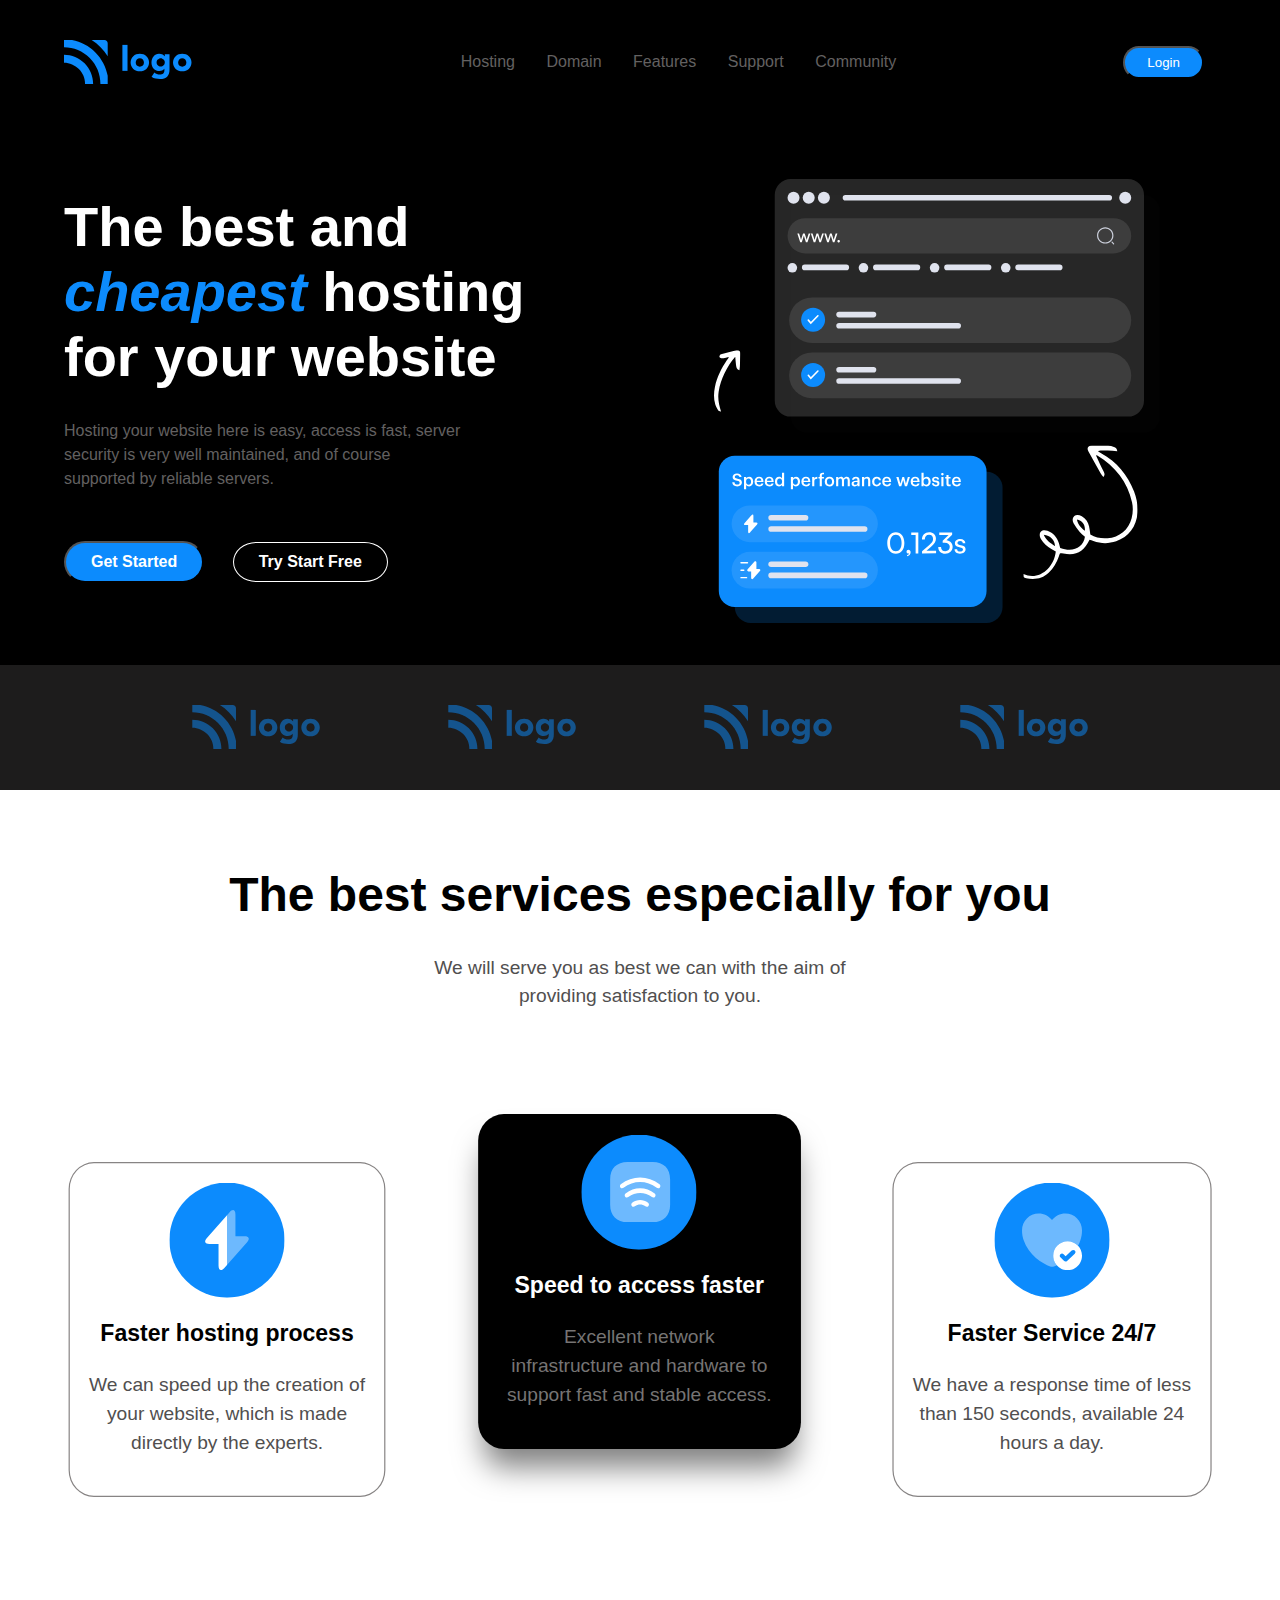
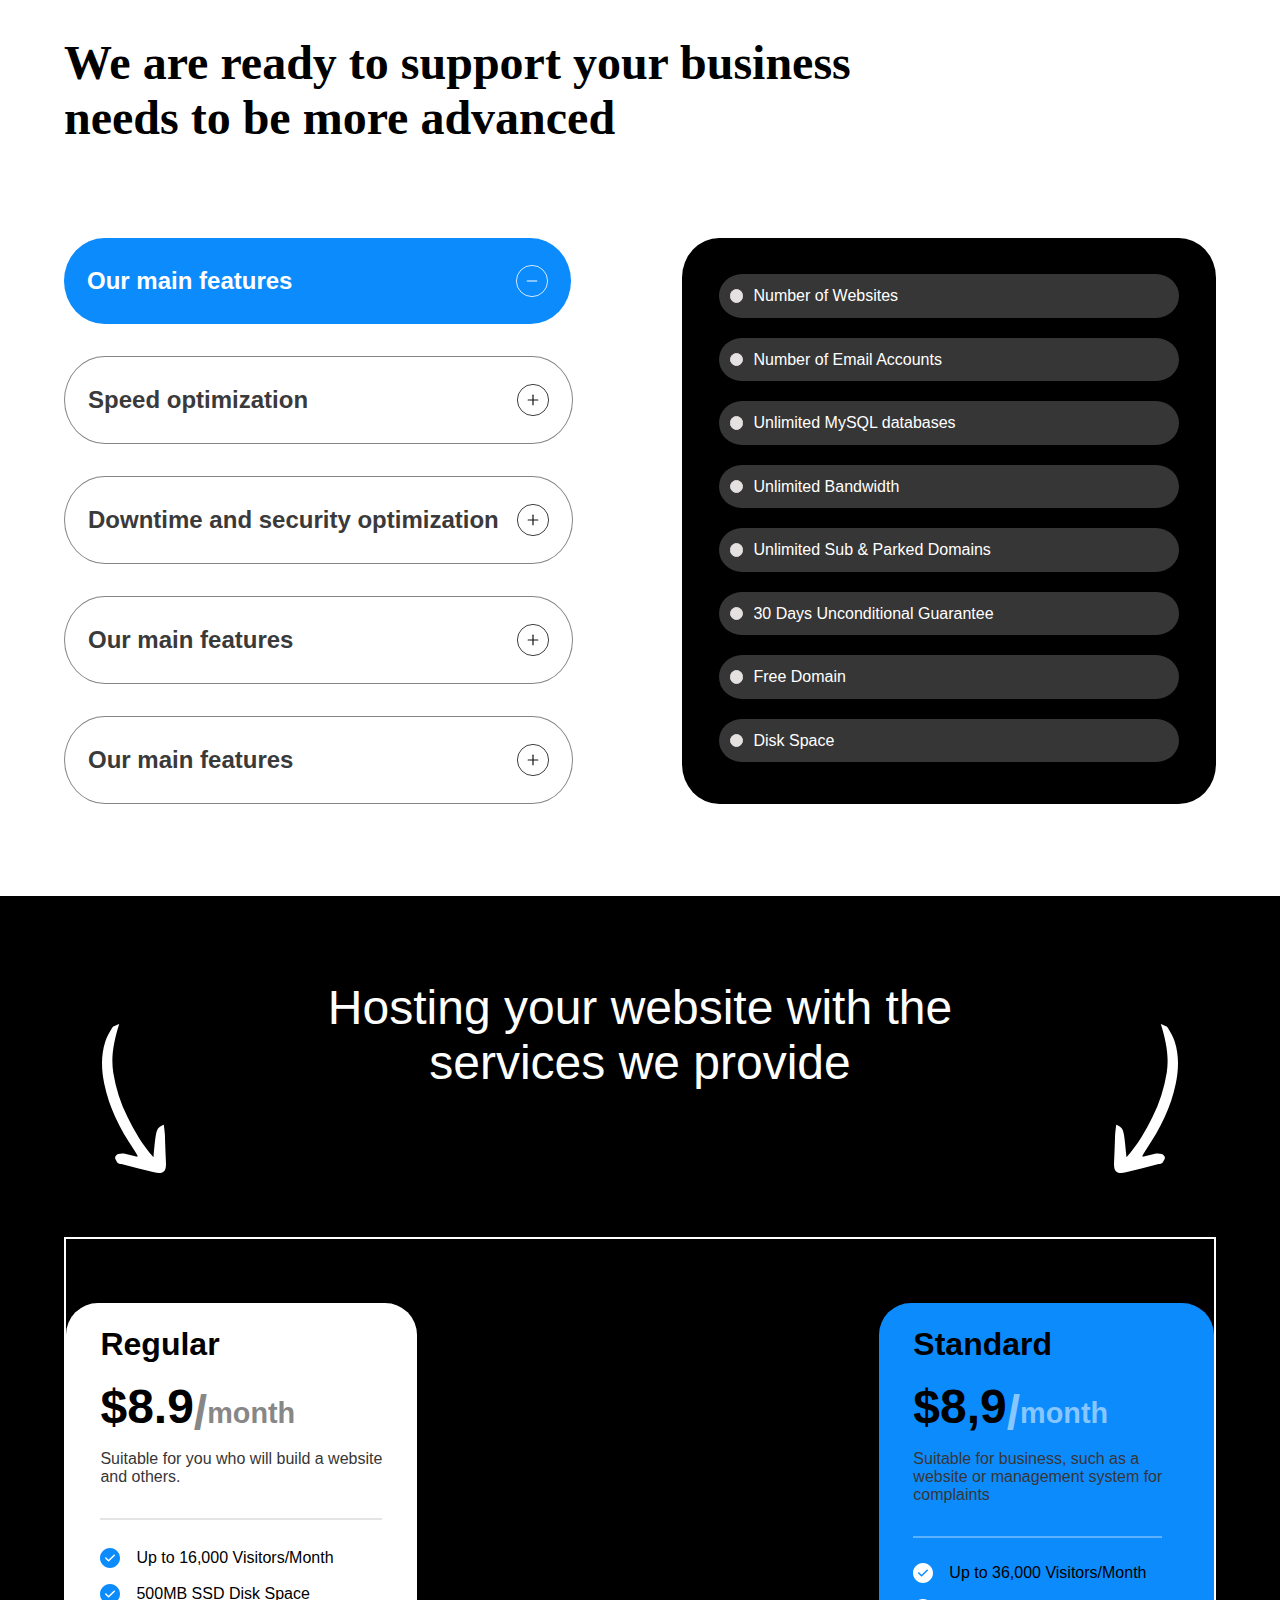
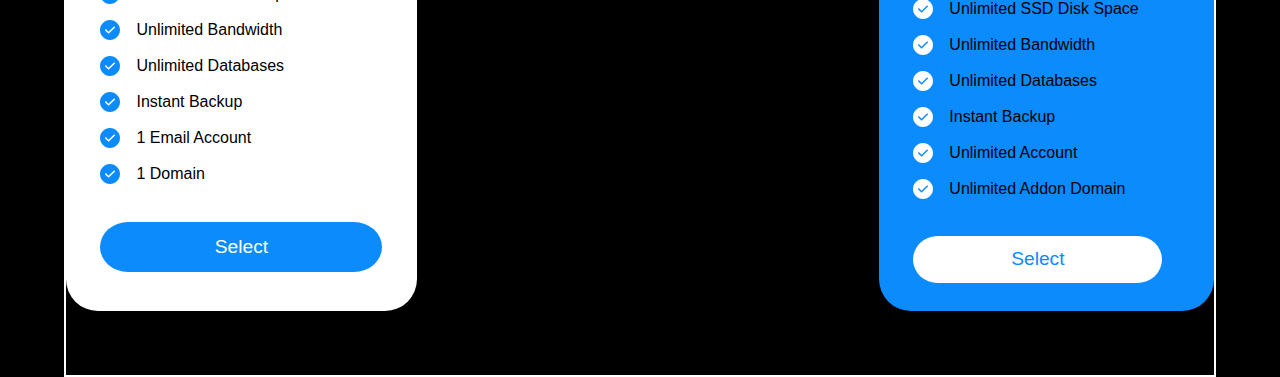
==== Project-2-Hosting-Site/index.html @ a7e8eca9 "Added hosting website landing page project" ====
<!DOCTYPE html>
<html lang="en">
<head>
    <meta charset="UTF-8">
    <meta http-equiv="X-UA-Compatible" content="IE=edge">
    <meta name="viewport" content="width=device-width, initial-scale=1.0">
    <title>Hosting Site</title>
    <link rel="stylesheet" href="style.css">
</head>
<body>
    <section class="container">
        <!--! First--Page -->
        <div class="first-page">
            <!-- & Navbar -->
            <nav class="nav-bar">
                <img src="./assets/Logo.svg" alt="" class="logoImg">
                <div class="menu">
                    <ul class="list">
                        <li class="list-items">Hosting</li>
                        <li class="list-items">Domain</li>
                        <li class="list-items">Features</li>
                        <li class="list-items">Support</li>
                        <li class="list-items">Community</li>
                    </ul>
                </div>
                <div class="button">
                    <button class="login">Login</button>
                </div>                
            </nav>
            <!-- & Hero-section -->
            <section class="hero">
                <div class="heading">
                    <h1>The best and<br><span><i>cheapest</i></span> hosting <br>for your website</h1>
                    <p>Hosting your website here is easy, access is fast, server<br>security is very well maintained, and of course<br>supported by reliable servers.</p>
                    <div class="button-2">
                        <button class="get">Get Started</button>
                        <button class="try">Try Start Free</button>
                    </div>
                </div>
                <div class="illustrations">
                    <div class="diagram">
                        <img src="./assets/Illustrations/Group 238502.svg" alt="" class="diaImg">
                    </div>
                </div>
            </section>       
        </div>
        <!-- ! Logo-bar -->
        <div class="logo-bar">
            <img
                src="./assets/Logo-light.svg"
                alt=""
                class="logoImg"
            >
            <img
                src="./assets/Logo-light.svg"
                alt=""
                class="logoImg"
            >
            <img
                src="./assets/Logo-light.svg"
                alt=""
                class="logoImg"
            >
            <img
                src="./assets/Logo-light.svg"
                alt=""
                class="logoImg"
            >
        </div>
        <!-- ! Second-page -->
        <section class="second-page">
            <div class="heading-second">
                <h2>The best services especially for you</h2>
                <p>We will serve you as best we can with the aim of<br> providing satisfaction to you.</p>
            </div>
            <div class="boxes">
                <div class="first-box">
                    <img src="./assets/Icons/fast.svg" alt="" class="fast">
                    <p>Faster hosting process</p>
                    <p>We can speed up the creation of<br>your website, which is made<br>directly by the experts.</p>
                </div>
                <div class="second-box">
                    <img src="./assets/Icons/signal.svg" alt="" class="signal">
                    <p>Speed to access faster</p>
                    <p>Excellent network<br>infrastructure and hardware to<br>support fast and stable access.</p>
                </div>
                <div class="third-box">
                    <img src="./assets/Icons/heart.svg" alt="" class="heart">
                    <p>Faster Service 24/7</p>
                    <p>We have a response time of less<br>than 150 seconds, available 24<br> hours a day.</p>
                </div>
            </div>
            <div class="features-division">
                <h2 class="heading-2s">
                    We are ready to support your business<br>needs to be more advanced
                </h2>
                <div class="features-list">
                    <div class="attributes">
                        <div class="mainFeatures">
                            <p>Our main features</p>
                            <img src="./assets/Icons/Group 238511.svg" alt="" class="minusImg">
                        </div>
                        <div class="speedOptimization">
                            <p>Speed optimization</p>
                            <img src="./assets/Icons/Group 238512.svg" alt="" class="plus1">
                        </div>
                        <div class="downtime">
                            <p>Downtime and security optimization</p>
                            <img src="./assets/Icons/Group 238512.svg" alt="" class="plus2">
                        </div>
                        <div class="additional">
                            <p>Our main features</p>
                            <img src="./assets/Icons/Group 238512.svg" alt="" class="plus3">
                        </div>
                        <div class="technical">
                            <p>Our main features</p>
                            <img src="./assets/Icons/Group 238512.svg" alt="" class="plus4">
                        </div>
                    </div>
                    <div class="main-features-list">
                        <div class="websites">
                            <div class="circle"></div>Number of Websites</div>
                        <div class="email">
                            <div class="circle"></div>Number of Email Accounts</div>
                        <div class="database">
                            <div class="circle"></div>Unlimited MySQL databases</div>
                        <div class="bandwidth">
                            <div class="circle"></div>Unlimited Bandwidth</div>
                        <div class="sub">
                            <div class="circle"></div>Unlimited Sub & Parked Domains</div>
                        <div class="gaurantee">
                            <div class="circle"></div>30 Days Unconditional Guarantee</div>
                        <div class="free">
                            <div class="circle"></div>Free Domain</div>
                        <div class="disk">
                            <div class="circle"></div>Disk Space</div>
                    </div>
                </div>
            </div>
        </section>
        <!-- !Third-Page -->
        <section class="third-page">
            <div class="heading-third">
                <img src="./assets/Icons/arrow-left.svg" alt="">
                <h2>
                    Hosting your website with the<br>services we provide
                </h2>
                <img src="./assets/Icons/arrow-right.svg" alt="">
            </div>
            <!-- & Subscription-panel -->
            <div class="subscription-panel">
                <div class="regular">
                    <h3>Regular</h3>
                    <p class="p-1">$8.9<span class="spr-one">/</span><span class="spr-two">month</span></p>
                    <p class="p-2">Suitable for you who will build a website<br>and others.</p>
                    <div class="facility-regular">
                        <p><img src="./assets/Icons/blue-tick.svg" alt=""> Up to 16,000 Visitors/Month</p>
                        <p><img src="./assets/Icons/blue-tick.svg" alt=""> 500MB SSD Disk Space</p>
                        <p><img src="./assets/Icons/blue-tick.svg" alt=""> Unlimited Bandwidth</p>
                        <p><img src="./assets/Icons/blue-tick.svg" alt=""> Unlimited Databases</p>
                        <p><img src="./assets/Icons/blue-tick.svg" alt=""> Instant Backup</p>
                        <p><img src="./assets/Icons/blue-tick.svg" alt=""> 1 Email Account</p>
                        <p><img src="./assets/Icons/blue-tick.svg" alt=""> 1 Domain</p>
                    </div>
                    <button class="select-regular">Select</button>
                </div>
                 <div class="standard">
                    <h3>Standard</h3>
                    <p class="p-3">$8,9<span class="sps-one">/</span><span class="sps-two">month</span></p>
                    <p class="p-4">Suitable for business, such as a<br>website or management system for <br>complaints</p>
                    <div class="facility-standard">
                        <p><img src="./assets/Icons/white-tick.svg" alt=""> Up to 36,000 Visitors/Month</p>
                        <p><img src="./assets/Icons/white-tick.svg" alt=""> Unlimited SSD Disk Space</p>
                        <p><img src="./assets/Icons/white-tick.svg" alt=""> Unlimited Bandwidth</p>
                        <p><img src="./assets/Icons/white-tick.svg" alt=""> Unlimited Databases</p>
                        <p><img src="./assets/Icons/white-tick.svg" alt=""> Instant Backup</p>
                        <p><img src="./assets/Icons/white-tick.svg" alt=""> Unlimited Account</p>
                        <p><img src="./assets/Icons/white-tick.svg" alt=""> Unlimited Addon Domain</p>
                    </div>
                    <button class="select-standard">Select</button>
                </div>

            </div>
            
        </section>


    </section>
</body>
</html>
---- Project-2-Hosting-Site/style.css ----
*{
    margin: 0;
    padding: 0;
}

body{
    max-width: 1280px;
    margin: auto;
    overflow-x: hidden;
}
/* ! Front-page */
.first-page{
    background-color: #000000;
    padding: 3% 5%;
    color: #ffffff;
    font-family: Arial, Helvetica, sans-serif;
}

/* & Nav-bar */

.nav-bar{
    display: flex;
    justify-content: space-between;
    align-items: center;
}

.logoImg{
    width: 8rem;
    height: 3rem;
}

.list{
    display: flex;
    gap: 7%;
    width: 450px;
    
}

.list-items{
    list-style-type: none;
    color: #636161;
}

.login{
    background-color: #0C8BFD;
    color: #ffffff;
    padding: 20% 60%;
    position: relative;
    right: 3.5rem;
    border-radius: 20%/50%;
}

/* & Hero-section */
.hero{
    display: flex;
    margin: 8% 0 0;
    justify-content: space-between;

}

.heading{
    width: 500px;
}

.heading h1{
    font-size: 3.5rem;
    padding: 3% 0;
}

.heading span{
    color: #0C8BFD;
}

.heading p{
    padding: 3% 0 10%;
    line-height: 1.5;
    color: #636161;
    font-weight: 500;
}

.get{
    background-color: #0C8BFD;
    padding: 2% 5%;
    font-family: Arial, Helvetica, sans-serif;
    color: #ffffff;
    font-size: 1rem;
    font-weight: 700;
    border-radius: 15%/50%;
    margin-right: 1.5rem;
}

.try{
    background-color: #000000;
    padding: 2% 5%;
    font-family: Arial, Helvetica, sans-serif;
    color: #ffffff;
    font-size: 1rem;
    font-weight: 700;
    border: 1px solid #ffffff;
    border-radius: 15%/50%;
}

.diaImg{
    width: 80%;
    padding-left: 10%;
}

/* !Logo-bar */


.logo-bar{
    background-color: #1d1c1c;
    display: flex;
    justify-content: center;
    gap: 10%;
    padding: 3% 0;
}

/* ! Second-page */

.heading-second{
    display: flex;
    flex-direction: column;
    align-items: center;
    padding: 6% 5%;
    text-align: center;
    gap: 2rem;
    font-family: Arial, Helvetica, sans-serif;
}

.heading-second h2{
    font-size: 3rem;
}

.heading-second p{
    color: #514f4f;
    font-size: 1.2rem;
    line-height: 1.5;
}

.boxes{
    /* border: 2px solid black; */
    display: flex;
    gap: 9.1rem;
    color: #000;
    justify-content: center;
    margin: 0 5%;
    padding: 8% 0;
    font-family: Arial, Helvetica, sans-serif;
}

.first-box{
    border: 1.5px solid #878484;
    display: flex;
    flex-direction: column;
    align-items: center;
    justify-content: center;
    text-align: center;
    line-height: 1.5;
    gap: 1rem;
    padding: 1rem 1rem 2rem 1rem;
    transform: scale(1.2);
    border-radius: 8%;
}

.first-box p:nth-of-type(1){
    font-size: 1.2rem;
    font-weight: 700;
}

.first-box p:nth-of-type(2){
    color: #514f4f;
}
.second-box{
    background-color: #000000; 
    display: flex;
    flex-direction: column;
    align-items: center;
    justify-content: center;
    text-align: center;
    line-height: 1.5;
    gap: 1rem;
    padding: 1rem 1.5rem 2rem 1.5rem;
    position: relative;
    bottom: 3rem;
    transform: scale(1.2);
    border-radius: 8%;
    box-shadow: rgba(0, 0, 0, 0.5) 0px 20px 25px -5px, rgba(0, 0, 0, 0.01) 0px 0px 0px 0px;
}

.second-box p:nth-of-type(1){
    font-size: 1.2rem;
    font-weight: 700;
    color: #ffffff;
}

.second-box p:nth-of-type(2){
    color: #767474;
}

.third-box{
    border: 1.5px solid #878484;
    display: flex;
    flex-direction: column;
    align-items: center;
    justify-content: center;
    text-align: center;
    line-height: 1.5;
    gap: 1rem;
    padding: 1rem 1rem 2rem 1rem;
    transform: scale(1.2);
    border-radius: 8%;
}

.third-box p:nth-of-type(1){
    font-size: 1.2rem;
    font-weight: 700;
}

.third-box p:nth-of-type(2){
    color: #514f4f;
}

/* ----Features-division---- */

.features-division{
    margin: 5%;
}


.heading-2s{
    font-size: 3rem;
}

.features-list{
    display: flex;
    justify-content: space-between;
    font-family: Arial, Helvetica, sans-serif;
    margin: 8% 0;
}

.attributes{
    width: 40%;
    display: flex;
    flex-direction: column;
    gap: 2rem;
}

.attributes div{
    width: 100%;
    border: 1px solid #878484;
    display: flex;
    justify-content: space-between;
    align-items: center;
    font-size: 1.5rem;
    padding: 5%;
    border-radius: 8%/50%;
    font-weight: 700;
    color: #3b3a3a;
}

.attributes div:first-child{
    background-color: #0C8BFD;
    border: none;
    color: #ffffff;
}

.main-features-list{
    border: 2px solid black;
    padding: 1.5% 2%;
    width: 40%;
    display: flex;
    flex-direction: column;
    gap: 4%;
    margin: 0 0 0;
    border-radius: 7%;
    background-color: #000000;
    padding: 3%;
}

.main-features-list > div{
    display: flex;
    align-items: center;
    font-size: 1rem;
    gap: 2.3%;
    padding: 2.8% 2.5%;
    border-radius: 5%/50%;
    color: #ffffff;
    background-color: #373636;
}

.circle{
    border: 1px solid #e5e1e1;
    height: 0.7rem;
    width: 0.7rem;
    border-radius: 50%;
    background-color: #e5e1e1;

    
}

.attributes img{
    height: 80%;
}

/* !----Third-Page---- */

.third-page{
    background-color: #000000;
}

.heading-third{
    display: flex;
    justify-content: space-between;
    padding: 5% 3% 10%;
    align-items: center;
    gap: 5%;
    margin: 0 5%;
}
.heading-third h2{
    color: #ffffff;
    text-align: center;
    font-size: 3rem;
    font-family: Arial, Helvetica, sans-serif;
    font-weight: 100;
}

.heading-third img{
    position: relative;
    top: 4rem;
}

/* &----Subscription-panel---- */

.subscription-panel{
    border: 2px solid white;
    margin: 0 5%;
    display: flex;
    justify-content: space-between;
    padding: 5% 0;
    font-family: Arial, Helvetica, sans-serif;
}

/* todo----Regular-panelbox----*/

.regular{
    background-color: #ffffff;
    padding: 2% 3%;
    display: flex;
    flex-direction: column;
    gap: 1rem;
    border: none;
    border-radius: 2rem;
}

.facility-regular{
    display: flex;
    flex-direction: column;
    justify-content: center;
    gap: 1rem;
    margin: 1rem 0;
    border-top: 2px solid #E4E4E4;
    padding-top: 10%;
}

.facility-regular p{
    display: flex;
    align-items: center;
    gap: 1rem;
}

.select-regular{
    margin: 2% 0;
    padding: 5% 0;
    font-size: 1.2rem;
    border-radius: 10%/50%;
    background-color: #0C8BFD;
    border: none;
    color: #ffffff;
}

.regular h3{
    font-size: 2rem;
}

.p-1{
    font-size: 3rem;
    font-weight: 700;
}

.spr-one{
    font-size: 3rem;
    color: #888787;
    position: relative;
    top: 0.4rem;
}

.spr-two{
    font-size: 1.8rem;
    color: #888787;
}

.p-2{
    font-size: 1rem;
    color: #373636;
}

/* todo----Standard-panelbox---- */

.standard{
    background-color: #0C8BFD;
    padding: 2% 4.5% 2% 3%;
    display: flex;
    flex-direction: column;
    gap: 1rem;
    border: none;
    border-radius: 2rem;
}

.facility-standard{
    display: flex;
    flex-direction: column;
    justify-content: center;
    gap: 1rem;
    margin: 1rem 0;
    border-top: 2px solid #5EB2FD;
    padding-top: 10%;
}

.facility-standard p{
    display: flex;
    align-items: center;
    gap: 1rem;
}

.select-standard{
    margin: 2% 0;
    padding: 5% 0;
    font-size: 1.2rem;
    border-radius: 10%/50%;
    color: #0C8BFD;
    border: none;
    background-color: #ffffff;
}

.standard h3{
    font-size: 2rem;
}

.p-3{
    font-size: 3rem;
    font-weight: 700;
}

.sps-one{
    font-size: 3rem;
    color: #88C6FE;
    position: relative;
    top: 0.4rem;
}

.sps-two{
    font-size: 1.8rem;
    color: #88C6FE;
}

.p-4{
    font-size: 1rem;
    color: #373636;
}
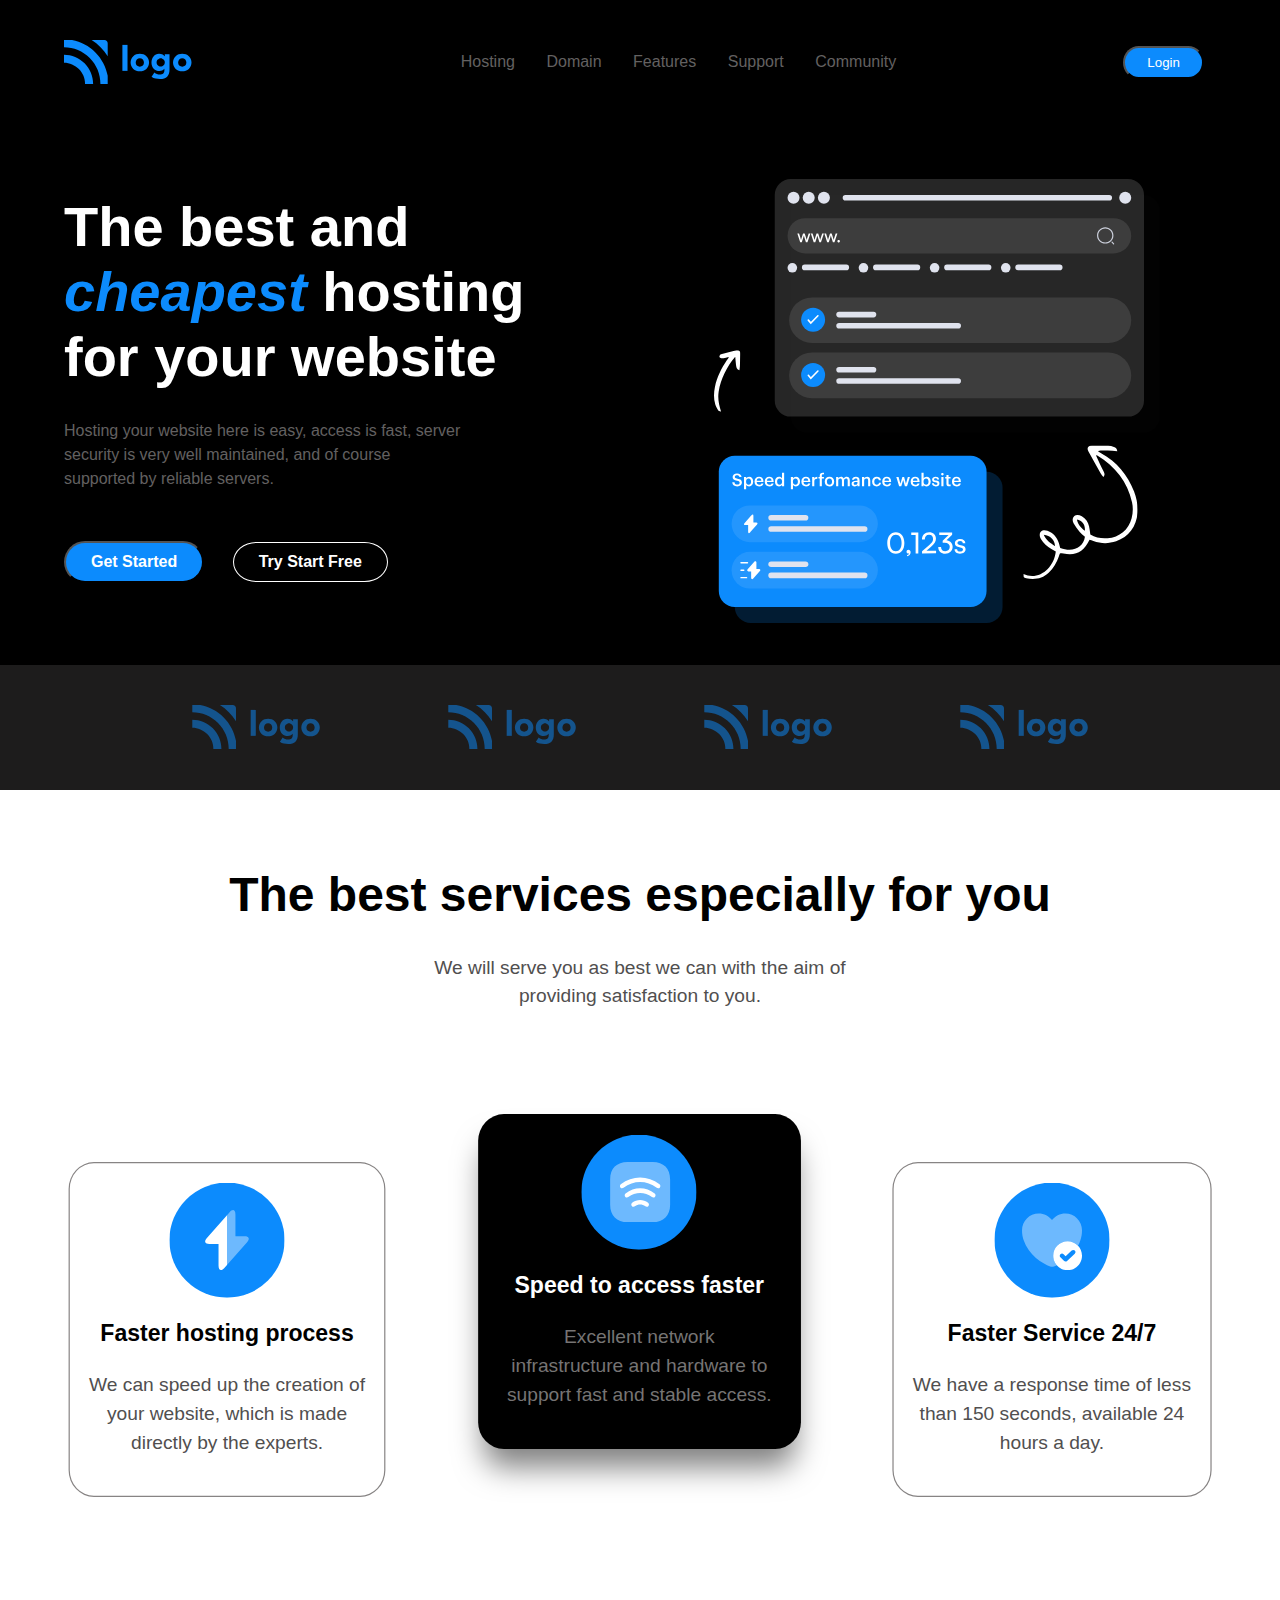
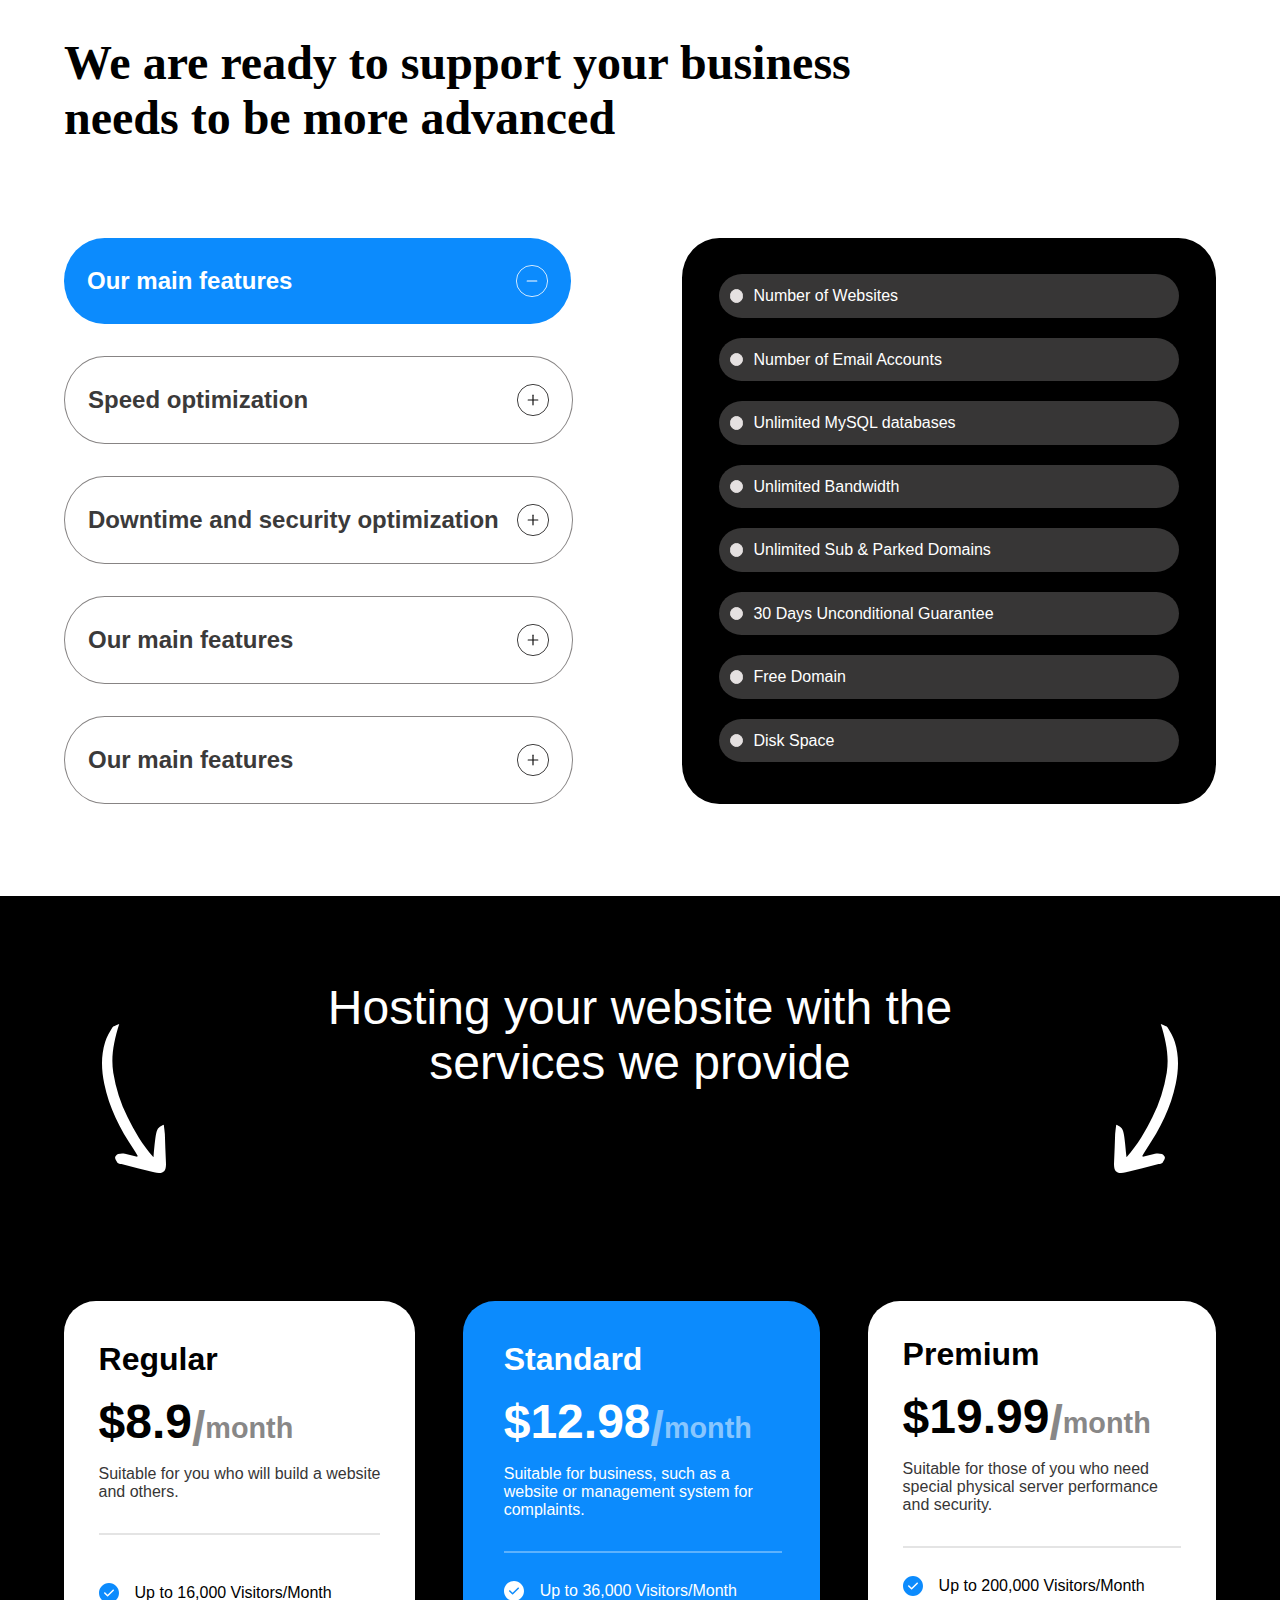
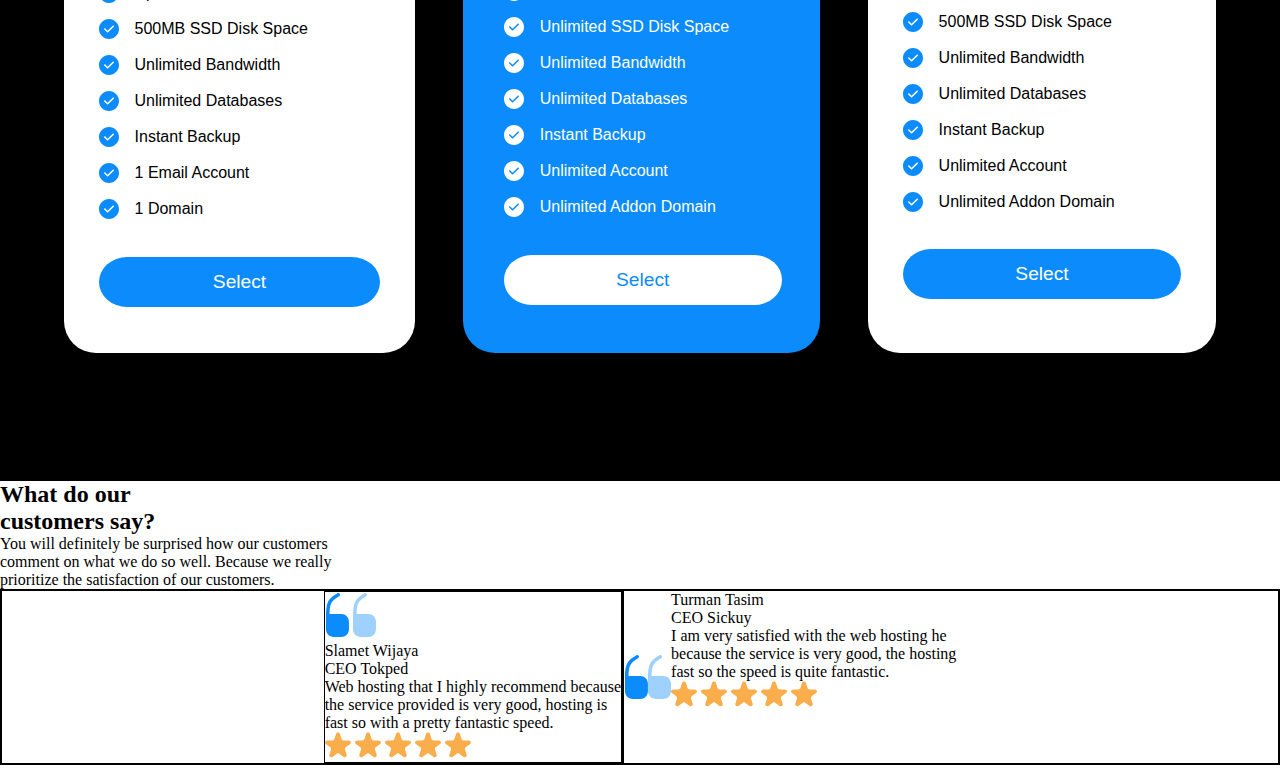
==== commit 5ae2fea4: "fourth-page half way done" ====
--- a/Project-2-Hosting-Site/index.html
+++ b/Project-2-Hosting-Site/index.html
@@ -166,8 +166,8 @@
                 </div>
                  <div class="standard">
                     <h3>Standard</h3>
-                    <p class="p-3">$8,9<span class="sps-one">/</span><span class="sps-two">month</span></p>
-                    <p class="p-4">Suitable for business, such as a<br>website or management system for <br>complaints</p>
+                    <p class="p-3">$12.98<span class="sps-one">/</span><span class="sps-two">month</span></p>
+                    <p class="p-4">Suitable for business, such as a<br>website or management system for <br>complaints.</p>
                     <div class="facility-standard">
                         <p><img src="./assets/Icons/white-tick.svg" alt=""> Up to 36,000 Visitors/Month</p>
                         <p><img src="./assets/Icons/white-tick.svg" alt=""> Unlimited SSD Disk Space</p>
@@ -179,11 +179,72 @@
                     </div>
                     <button class="select-standard">Select</button>
                 </div>
-
-            </div>
-            
+                <div class="premium">
+                    <h3>Premium</h3>
+                    <p class="p-5">$19.99<span class="spp-one">/</span><span class="spp-two">month</span></p>
+                    <p class="p-6">Suitable for those of you who need<br>special physical server performance<br>and security.</p>
+                    <div class="facility-premium">
+                        <p><img src="./assets/Icons/blue-tick.svg" alt=""> Up to 200,000 Visitors/Month</p>
+                        <p><img src="./assets/Icons/blue-tick.svg" alt=""> 500MB SSD Disk Space</p>
+                        <p><img src="./assets/Icons/blue-tick.svg" alt=""> Unlimited Bandwidth</p>
+                        <p><img src="./assets/Icons/blue-tick.svg" alt=""> Unlimited Databases</p>
+                        <p><img src="./assets/Icons/blue-tick.svg" alt=""> Instant Backup</p>
+                        <p><img src="./assets/Icons/blue-tick.svg" alt=""> Unlimited Account</p>
+                        <p><img src="./assets/Icons/blue-tick.svg" alt=""> Unlimited Addon Domain</p>
+                    </div>
+                    <button class="select-premium">Select</button>
+                </div>
+            </div>            
         </section>
-
+        <!--! Fourth-page -->
+        <section class="fourth-page">
+            <div class="heading-fourth">
+                <h2>What do our<br>customers say?</h2>
+                <p>You will definitely be surprised how our customers<br>comment on what we do so well. Because we really<br>prioritize the satisfaction of our customers.</p>
+            </div>
+            <div class="review-panel">
+                <div class="panel-one">
+                    <img src="./assets/Icons/vuesax/bulk/vuesax/bulk/Vector.svg" alt="" class="dark-colon">
+                    <img src="./assets/Icons/vuesax/bulk/vuesax/bulk/Vector-1.svg" alt="" class="faded-colon">
+                    <div class="review-one">
+                        <p>Slamet Wijaya</p>
+                        <p>CEO Tokped</p>
+                        <p>Web hosting that I highly recommend because<br>the service provided is very good, hosting is<br>fast so with a pretty fantastic speed.</p>
+                        <div class="stars">
+                        <img src="./assets/Icons/Star.svg" alt="" class="five-star">
+                        <img src="./assets/Icons/Star.svg" alt="" class="five-star">
+                        <img src="./assets/Icons/Star.svg" alt="" class="five-star">
+                        <img src="./assets/Icons/Star.svg" alt="" class="five-star">
+                        <img src="./assets/Icons/Star.svg" alt="" class="five-star">
+                        </div>
+                    </div>
+
+                </div>
+                <div class="panel-two"></div>
+                    <img src="./assets/Icons/vuesax/bulk/vuesax/bulk/Vector.svg" alt="" class="dark-colon">
+                    <img src="./assets/Icons/vuesax/bulk/vuesax/bulk/Vector-1.svg" alt="" class="faded-colon">
+                    <div class="review-two">
+                        <p>Turman Tasim</p>
+                        <p>CEO Sickuy</p>
+                        <p>I am very satisfied with the web hosting he<br>because the service is very good, the hosting<br>fast so the speed is quite fantastic.</p>
+                        <div class="stars">
+                        <img src="./assets/Icons/Star.svg" alt="" class="five-star">
+                        <img src="./assets/Icons/Star.svg" alt="" class="five-star">
+                        <img src="./assets/Icons/Star.svg" alt="" class="five-star">
+                        <img src="./assets/Icons/Star.svg" alt="" class="five-star">
+                        <img src="./assets/Icons/Star.svg" alt="" class="five-star">
+                        </div>
+
+                    </div>
+            </div>
+
+
+
+
+
+
+
+        </section>
 
     </section>
 </body>
--- a/Project-2-Hosting-Site/style.css
+++ b/Project-2-Hosting-Site/style.css
@@ -333,11 +333,10 @@
 /* &----Subscription-panel---- */
 
 .subscription-panel{
-    border: 2px solid white;
     margin: 0 5%;
     display: flex;
     justify-content: space-between;
-    padding: 5% 0;
+    padding: 5% 0 10%;
     font-family: Arial, Helvetica, sans-serif;
 }
 
@@ -345,15 +344,176 @@
 
 .regular{
     background-color: #ffffff;
-    padding: 2% 3%;
+    padding: 3.5% 3%;
     display: flex;
     flex-direction: column;
     gap: 1rem;
     border: none;
     border-radius: 2rem;
+    transition: 0.3s;
+}
+
+.regular:hover{
+    cursor: pointer;
+    scale: 1.1;
 }
 
 .facility-regular{
+    display: flex;
+    flex-direction: column;
+    justify-content: center;
+    gap: 1rem;
+    margin: 1rem 0;
+    border-top: 2px solid #E4E4E4;
+    padding-top: 17%;
+}
+
+.facility-regular p{
+    display: flex;
+    align-items: center;
+    gap: 1rem;
+}
+
+.select-regular{
+    margin: 2% 0;
+    padding: 5% 0;
+    font-size: 1.2rem;
+    border-radius: 10%/50%;
+    background-color: #0C8BFD;
+    border: none;
+    color: #ffffff;
+    transition: 0.3s;
+}
+
+.select-regular:hover{
+    cursor: pointer;
+    scale: 1.1;
+}
+
+.regular h3{
+    font-size: 2rem;
+}
+
+.p-1{
+    font-size: 3rem;
+    font-weight: 700;
+}
+
+.spr-one{
+    font-size: 3rem;
+    color: #888787;
+    position: relative;
+    top: 0.4rem;
+}
+
+.spr-two{
+    font-size: 1.8rem;
+    color: #888787;
+}
+
+.p-2{
+    font-size: 1rem;
+    color: #373636;
+}
+
+/* todo----Standard-panelbox---- */
+
+.standard{
+    background-color: #0C8BFD;
+    padding: 3.5% 3.3% 2% 3.5%;
+    display: flex;
+    flex-direction: column;
+    gap: 1rem;
+    border: none;
+    border-radius: 2rem;
+    color: #ffffff;
+    transition: 0.3s;
+}
+
+.standard:hover{
+    cursor: pointer;
+    scale: 1.1;
+}
+
+.facility-standard{
+    display: flex;
+    flex-direction: column;
+    justify-content: center;
+    gap: 1rem;
+    margin: 1rem 0;
+    border-top: 2px solid #5EB2FD;
+    padding-top: 10%;
+    padding-right: 2.8rem;
+}
+
+.facility-standard p{
+    display: flex;
+    align-items: center;
+    gap: 1rem;
+}
+
+.select-standard{
+    margin: 2% 0;
+    padding: 5% 0;
+    font-size: 1.2rem;
+    border-radius: 10%/50%;
+    color: #0C8BFD;
+    border: none;
+    background-color: #ffffff;
+    transition: 0.3s;
+}
+
+.select-standard:hover{
+    cursor: pointer;
+    scale: 1.1;
+}
+
+.standard h3{
+    font-size: 2rem;
+}
+
+.p-3{
+    font-size: 3rem;
+    font-weight: 700;
+}
+
+.sps-one{
+    font-size: 3rem;
+    color: #88C6FE;
+    position: relative;
+    top: 0.4rem;
+}
+
+.sps-two{
+    font-size: 1.8rem;
+    color: #88C6FE;
+}
+
+.p-4{
+    font-size: 1rem;
+    color: #373636;
+    color: #ffffff;
+}
+
+/* todo----Premium-panelbox */
+
+.premium{
+    background-color: #ffffff;
+    padding: 3% 3%;
+    display: flex;
+    flex-direction: column;
+    gap: 1rem;
+    border: none;
+    border-radius: 2rem;
+    transition: 0.3s;
+}
+
+.premium:hover{
+    cursor: pointer;
+    scale: 1.1;
+}
+
+.facility-premium{
     display: flex;
     flex-direction: column;
     justify-content: center;
@@ -361,15 +521,16 @@
     margin: 1rem 0;
     border-top: 2px solid #E4E4E4;
     padding-top: 10%;
-}
-
-.facility-regular p{
-    display: flex;
-    align-items: center;
-    gap: 1rem;
-}
-
-.select-regular{
+    padding-right: 2.3rem;
+}
+
+.facility-premium p{
+    display: flex;
+    align-items: center;
+    gap: 1rem;
+}
+
+.select-premium{
     margin: 2% 0;
     padding: 5% 0;
     font-size: 1.2rem;
@@ -377,95 +538,58 @@
     background-color: #0C8BFD;
     border: none;
     color: #ffffff;
-}
-
-.regular h3{
+    transition: 0.3s;
+}
+
+.select-premium:hover{
+    cursor: pointer;
+    scale: 1.1;
+}
+
+.premium h3{
     font-size: 2rem;
 }
 
-.p-1{
-    font-size: 3rem;
-    font-weight: 700;
-}
-
-.spr-one{
+.p-5{
+    font-size: 3rem;
+    font-weight: 700;
+}
+
+.spp-one{
     font-size: 3rem;
     color: #888787;
     position: relative;
     top: 0.4rem;
 }
 
-.spr-two{
+.spp-two{
     font-size: 1.8rem;
     color: #888787;
 }
 
-.p-2{
+.p-6{
     font-size: 1rem;
     color: #373636;
 }
 
-/* todo----Standard-panelbox---- */
-
-.standard{
-    background-color: #0C8BFD;
-    padding: 2% 4.5% 2% 3%;
-    display: flex;
-    flex-direction: column;
-    gap: 1rem;
-    border: none;
-    border-radius: 2rem;
-}
-
-.facility-standard{
-    display: flex;
-    flex-direction: column;
-    justify-content: center;
-    gap: 1rem;
-    margin: 1rem 0;
-    border-top: 2px solid #5EB2FD;
-    padding-top: 10%;
-}
-
-.facility-standard p{
-    display: flex;
-    align-items: center;
-    gap: 1rem;
-}
-
-.select-standard{
-    margin: 2% 0;
-    padding: 5% 0;
-    font-size: 1.2rem;
-    border-radius: 10%/50%;
-    color: #0C8BFD;
-    border: none;
-    background-color: #ffffff;
-}
-
-.standard h3{
-    font-size: 2rem;
-}
-
-.p-3{
-    font-size: 3rem;
-    font-weight: 700;
-}
-
-.sps-one{
-    font-size: 3rem;
-    color: #88C6FE;
-    position: relative;
-    top: 0.4rem;
-}
-
-.sps-two{
-    font-size: 1.8rem;
-    color: #88C6FE;
-}
-
-.p-4{
-    font-size: 1rem;
-    color: #373636;
-}
-
+/* !----Fourth-page---- */
+
+.review-panel{
+    border: 2px solid black;
+    display: flex;
+    justify-content: center;
+}
+
+.review-panel h2{
+
+}
+
+.panel-one{
+    border: 1px solid black;
+}
+
+.panel-two{
+    border: 1px solid black;
+    display: flex;
+    flex-direction: column;
+}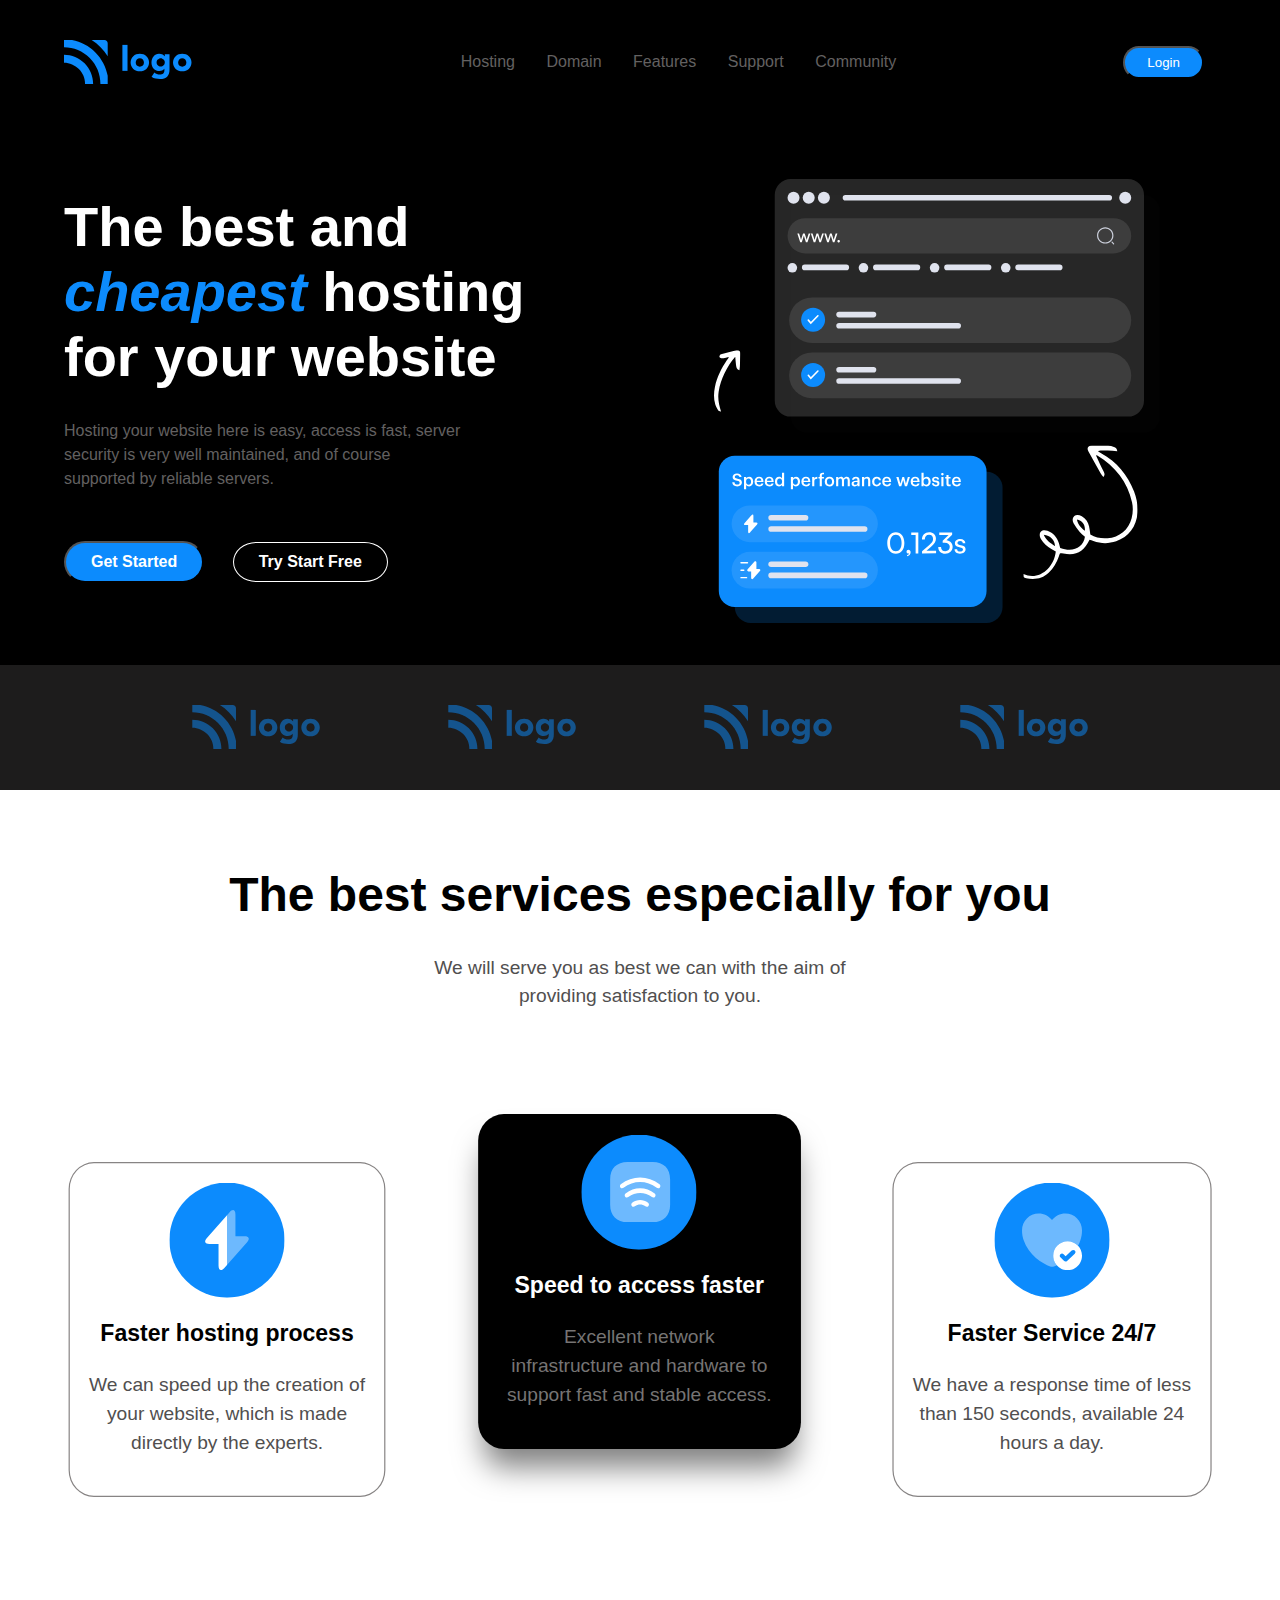
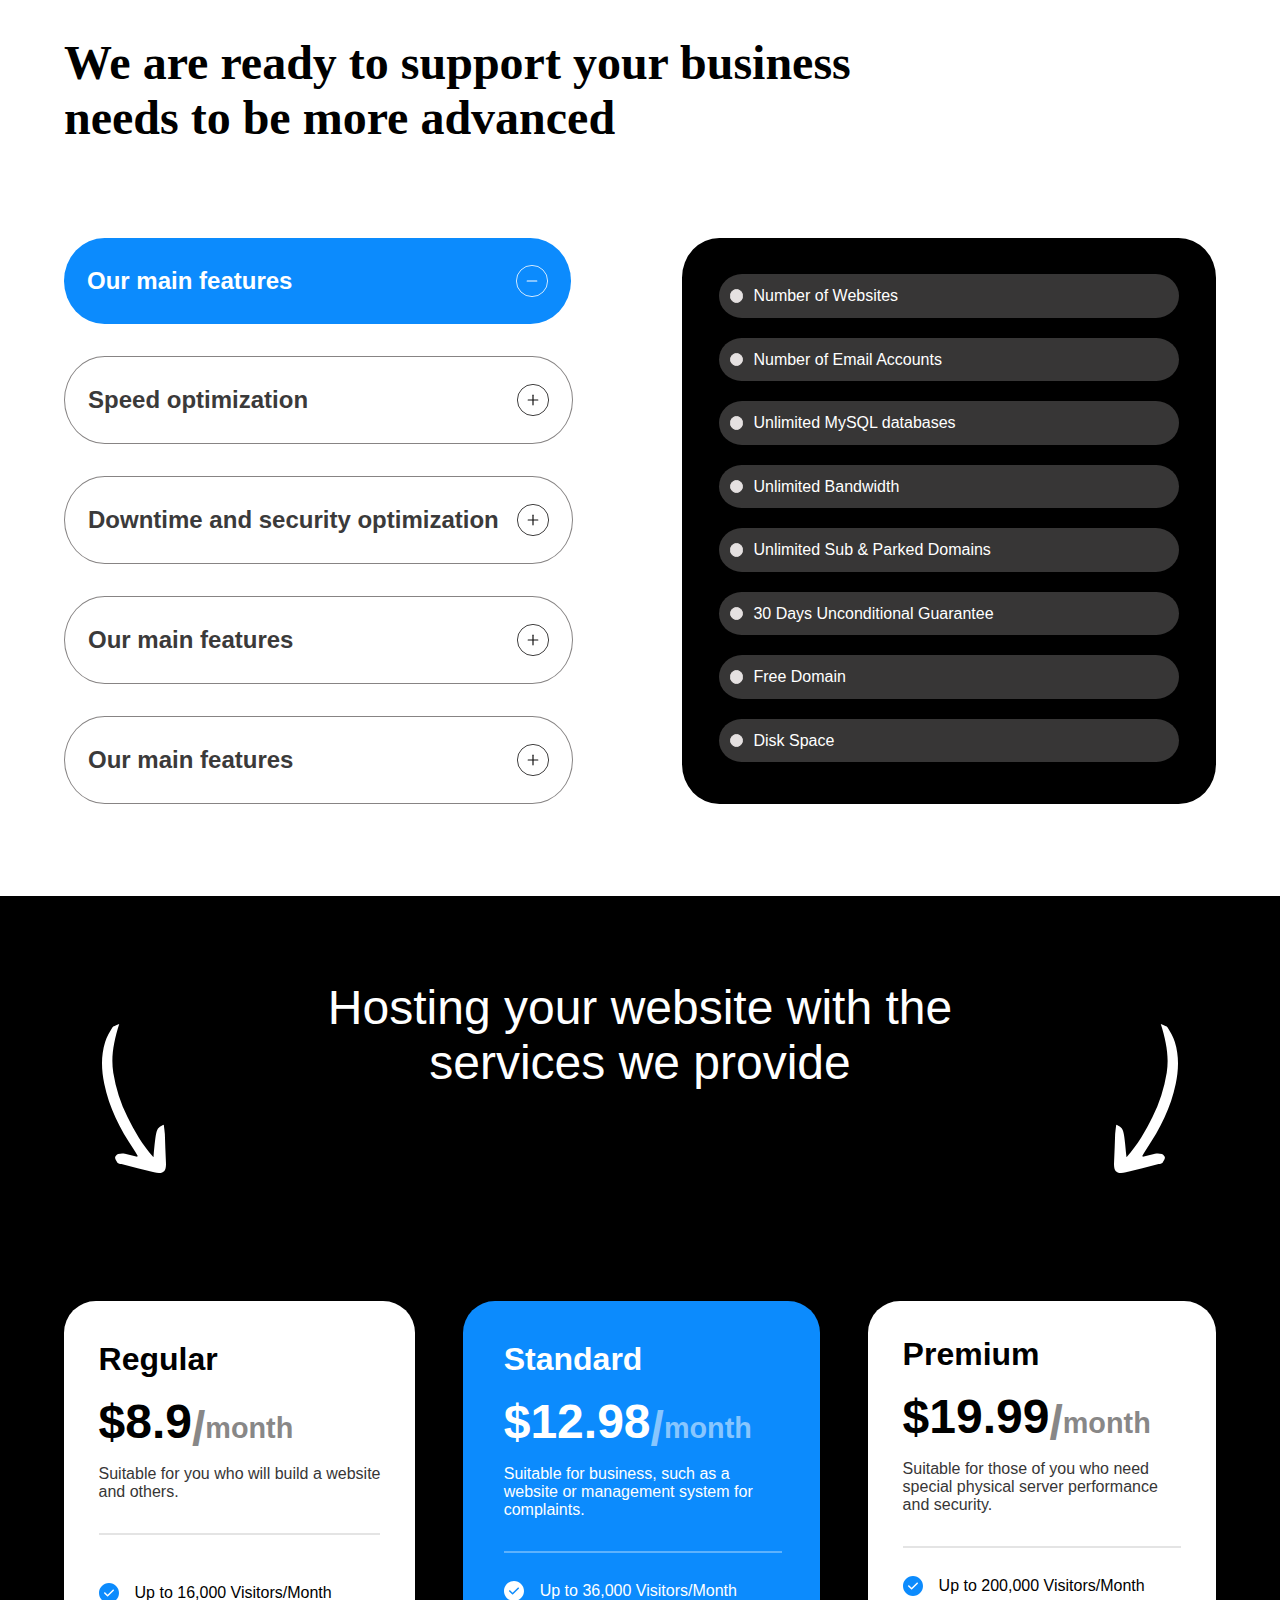
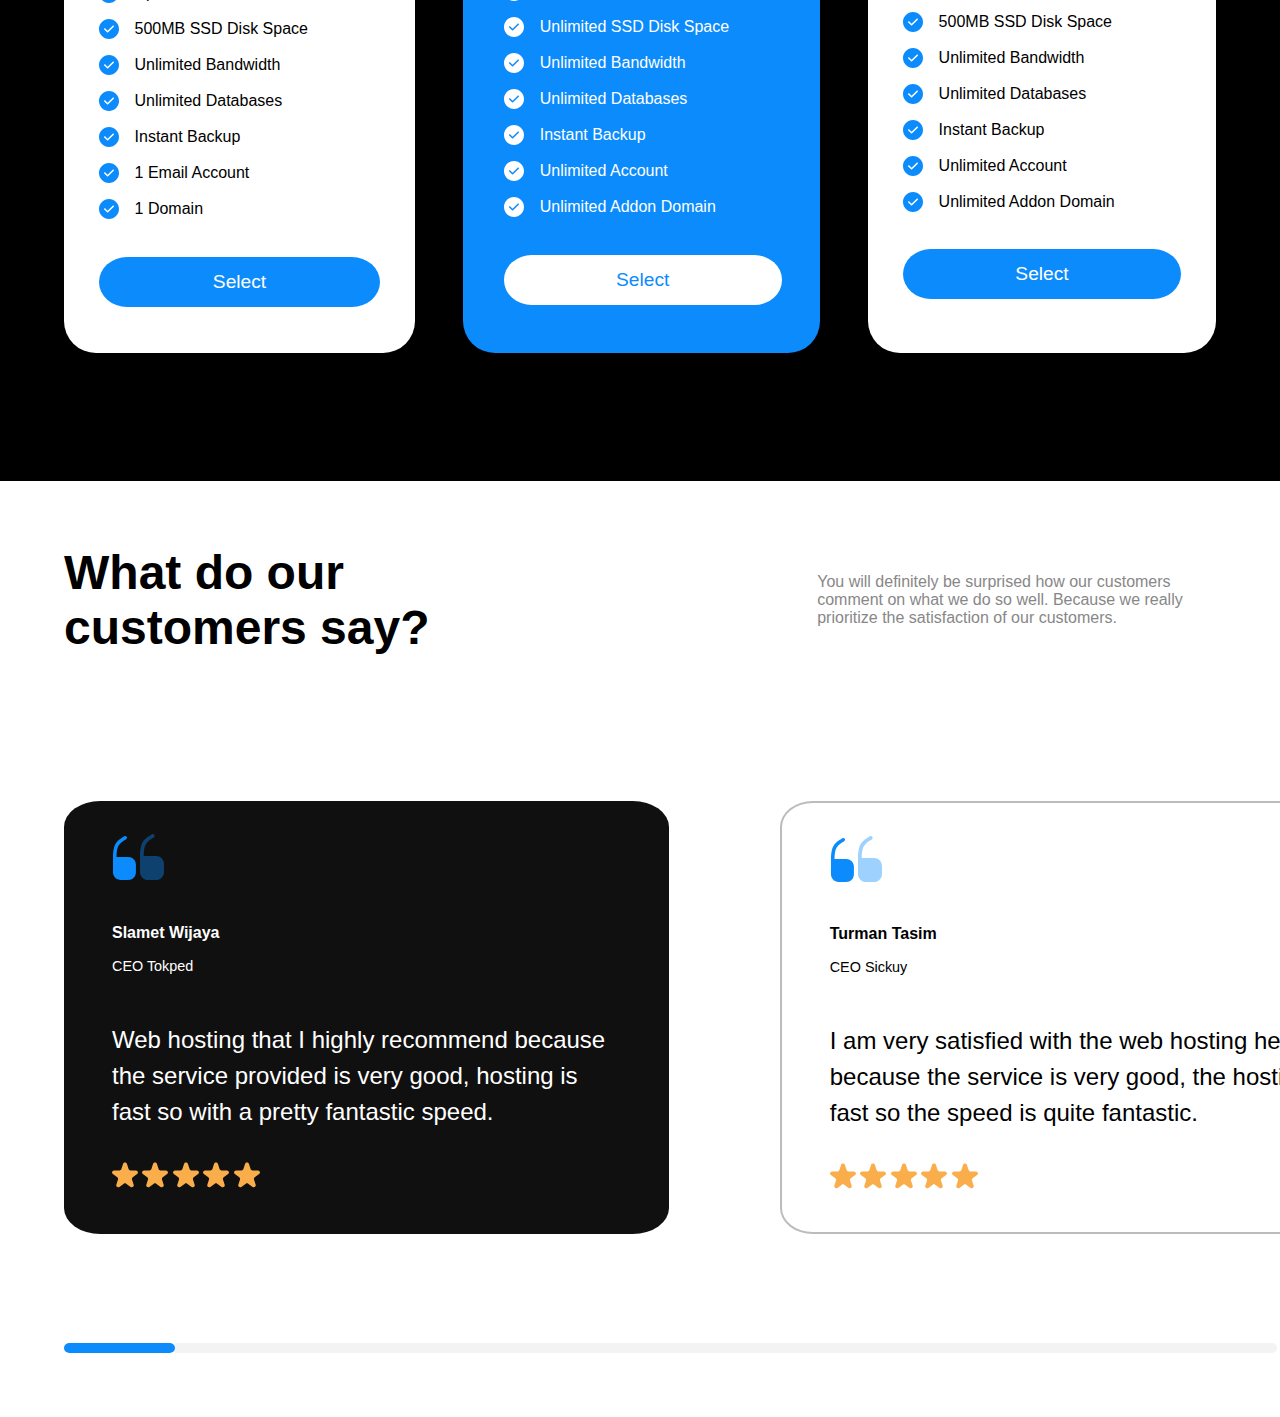
==== commit 47f8c39d: "fourth-page done" ====
--- a/Project-2-Hosting-Site/index.html
+++ b/Project-2-Hosting-Site/index.html
@@ -207,35 +207,42 @@
                     <img src="./assets/Icons/vuesax/bulk/vuesax/bulk/Vector.svg" alt="" class="dark-colon">
                     <img src="./assets/Icons/vuesax/bulk/vuesax/bulk/Vector-1.svg" alt="" class="faded-colon">
                     <div class="review-one">
-                        <p>Slamet Wijaya</p>
-                        <p>CEO Tokped</p>
+                        <div class="head-1">
+                            <p>Slamet Wijaya</p>
+                            <p>CEO Tokped</p>
+                        </div>
                         <p>Web hosting that I highly recommend because<br>the service provided is very good, hosting is<br>fast so with a pretty fantastic speed.</p>
                         <div class="stars">
-                        <img src="./assets/Icons/Star.svg" alt="" class="five-star">
-                        <img src="./assets/Icons/Star.svg" alt="" class="five-star">
-                        <img src="./assets/Icons/Star.svg" alt="" class="five-star">
-                        <img src="./assets/Icons/Star.svg" alt="" class="five-star">
-                        <img src="./assets/Icons/Star.svg" alt="" class="five-star">
-                        </div>
-                    </div>
-
-                </div>
-                <div class="panel-two"></div>
+                            <img src="./assets/Icons/Star.svg" alt="" class="five-star">
+                            <img src="./assets/Icons/Star.svg" alt="" class="five-star">
+                            <img src="./assets/Icons/Star.svg" alt="" class="five-star">
+                            <img src="./assets/Icons/Star.svg" alt="" class="five-star">
+                            <img src="./assets/Icons/Star.svg" alt="" class="five-star">
+                        </div>
+                    </div>
+                </div>
+                <div class="panel-two">
                     <img src="./assets/Icons/vuesax/bulk/vuesax/bulk/Vector.svg" alt="" class="dark-colon">
                     <img src="./assets/Icons/vuesax/bulk/vuesax/bulk/Vector-1.svg" alt="" class="faded-colon">
                     <div class="review-two">
-                        <p>Turman Tasim</p>
-                        <p>CEO Sickuy</p>
+                        <div class="head-2">
+                            <p>Turman Tasim</p>
+                            <p>CEO Sickuy</p>
+                        </div>
                         <p>I am very satisfied with the web hosting he<br>because the service is very good, the hosting<br>fast so the speed is quite fantastic.</p>
                         <div class="stars">
-                        <img src="./assets/Icons/Star.svg" alt="" class="five-star">
-                        <img src="./assets/Icons/Star.svg" alt="" class="five-star">
-                        <img src="./assets/Icons/Star.svg" alt="" class="five-star">
-                        <img src="./assets/Icons/Star.svg" alt="" class="five-star">
-                        <img src="./assets/Icons/Star.svg" alt="" class="five-star">
-                        </div>
-
-                    </div>
+                            <img src="./assets/Icons/Star.svg" alt="" class="five-star">
+                            <img src="./assets/Icons/Star.svg" alt="" class="five-star">
+                            <img src="./assets/Icons/Star.svg" alt="" class="five-star">
+                            <img src="./assets/Icons/Star.svg" alt="" class="five-star">
+                            <img src="./assets/Icons/Star.svg" alt="" class="five-star">
+                        </div>
+                    </div>
+                </div>
+            </div>
+            <div class="border-line">
+                <div class="left-pill"></div>
+                <div class="right-pill"></div>
             </div>
 
 
--- a/Project-2-Hosting-Site/style.css
+++ b/Project-2-Hosting-Site/style.css
@@ -574,22 +574,110 @@
 
 /* !----Fourth-page---- */
 
+.fourth-page{
+    padding-top: 5%;
+    padding-bottom: 5%;
+    padding-right: 0;
+    padding-left: 5%;
+}
+
+.heading-fourth{
+    font-family: Arial, Helvetica, sans-serif;
+    display: flex;
+    justify-content: space-between;
+    align-items: center;
+    margin-right: 8%;
+}
+.heading-fourth h2{
+    font-size: 3rem;
+}
+
+.heading-fourth p{
+    font-size: 1rem;
+    color: #888787;
+}
+
 .review-panel{
-    border: 2px solid black;
-    display: flex;
-    justify-content: center;
-}
-
-.review-panel h2{
-
+    display: flex;
+    justify-content: space-between;
+    font-family: Arial, Helvetica, sans-serif;
+    padding: 5% 0 2%;
+    margin: 7% 0;
 }
 
 .panel-one{
-    border: 1px solid black;
+    padding: 2rem 4rem 0rem 3rem;
+    background-color: #111010;
+    color: #ffffff;
+    border-radius: 6%;
+
+}
+
+.head-1 p:nth-child(1), .head-2 p:nth-child(1){
+    font-weight: 700;
+    font-size: 1rem;
+}
+
+.head-1 p:nth-child(2), .head-2 p:nth-child(2){
+    font-size: 0.9rem;
+    padding-top: 1rem;
+}
+
+.review-one>p, .review-two>p{
+    font-size: 1.5rem;
+    line-height: 1.5;
+    padding-top: 2rem;
+}
+
+
+
+.dark-colon, .faded-colon{
+    width: 1.5rem;
 }
 
 .panel-two{
-    border: 1px solid black;
-    display: flex;
-    flex-direction: column;
+    border: 2px solid #BDBCBC;
+    padding: 2rem 1rem 0 3rem;
+    position: relative;
+    left: 3rem;
+    border-radius: 6%;
+}
+
+.review-one{
+    display: flex;
+    flex-direction: column;
+    gap: 1rem;
+    padding: 8% 0 0;
+}
+
+.review-two{
+    display: flex;
+    flex-direction: column;
+    gap: 1rem;
+    padding: 8% 0;
+}
+
+.stars{
+    padding-top: 1rem;
+}
+
+.border-line{
+    display: flex;
+}
+
+.left-pill{
+    background-color: #0C8BFD;
+    height: 10px;
+    width: 10%;
+    border-radius: 5%/50%;
+}
+
+.right-pill{
+    background-color: #F3F3F3;
+    height: 10px;
+    width: 100%;
+    border-radius: 10px;
+    position: relative;
+    right: 3px;
+    z-index: -1;
 }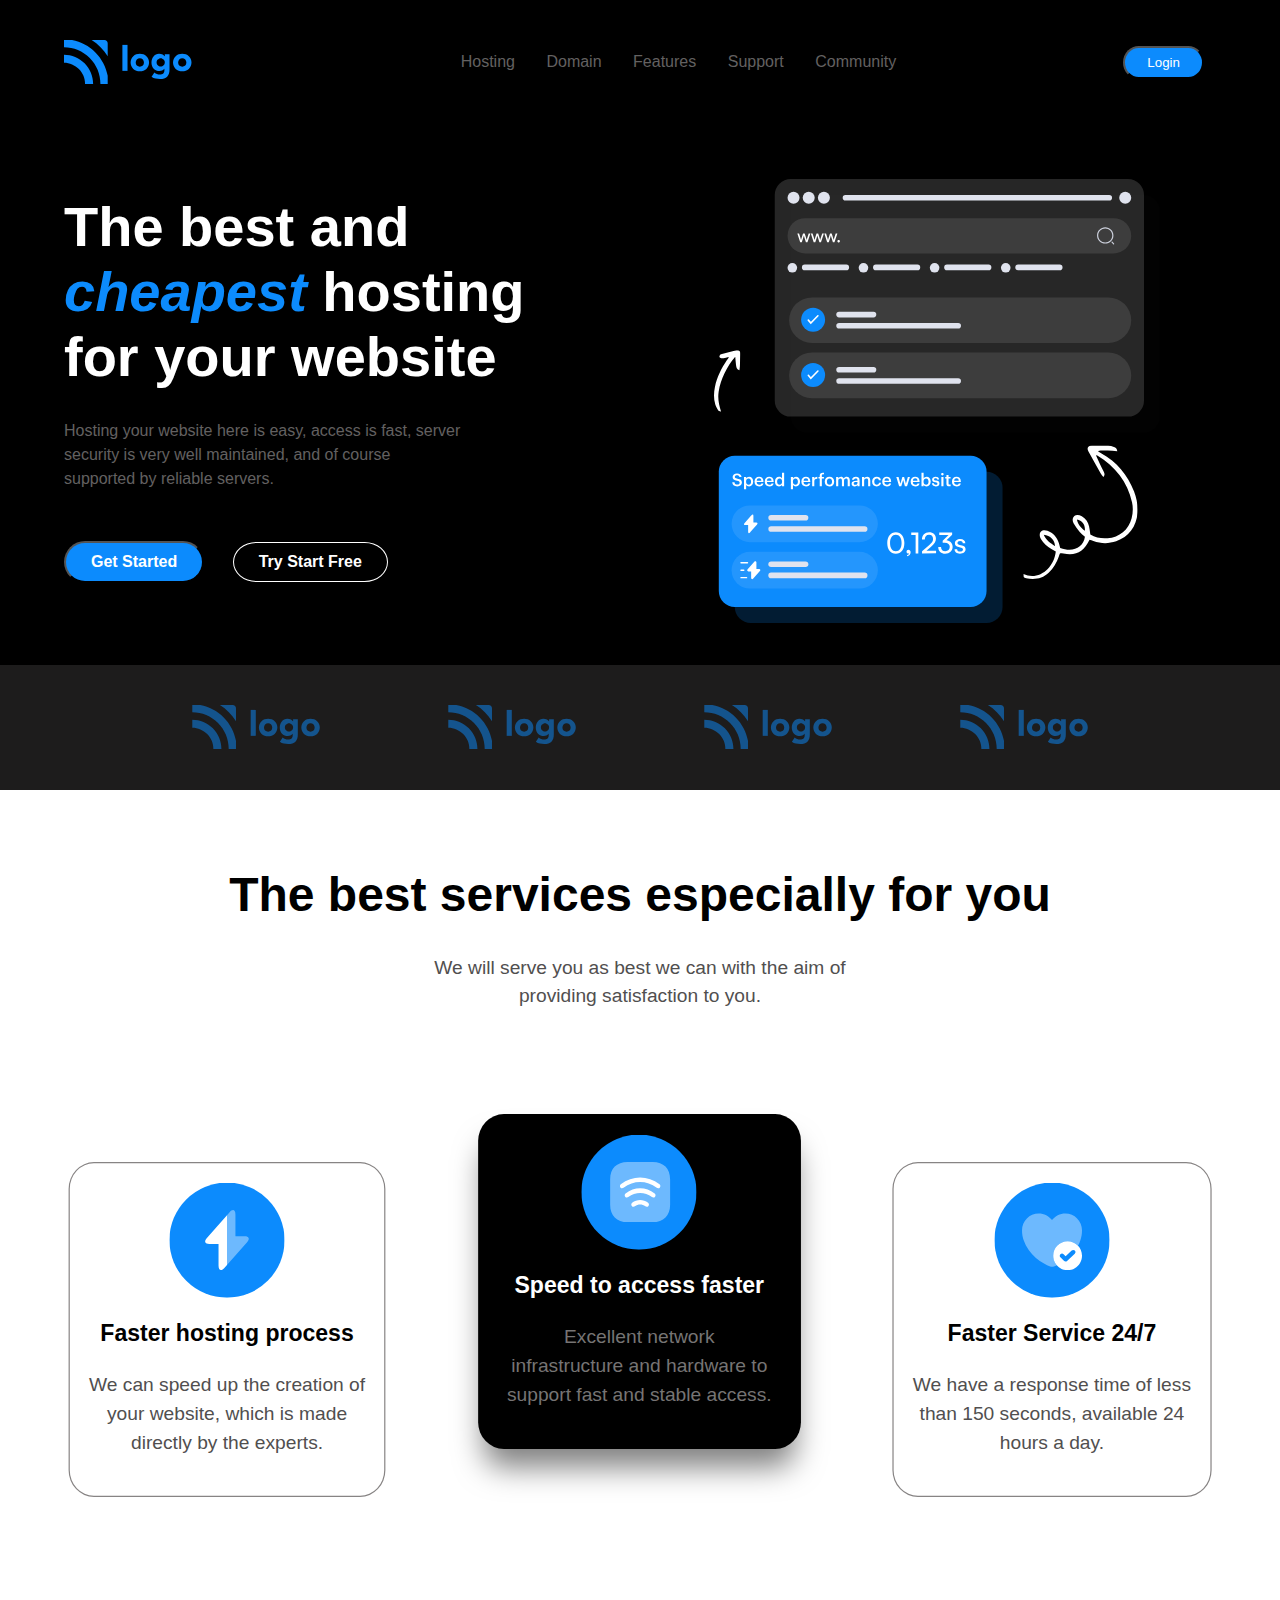
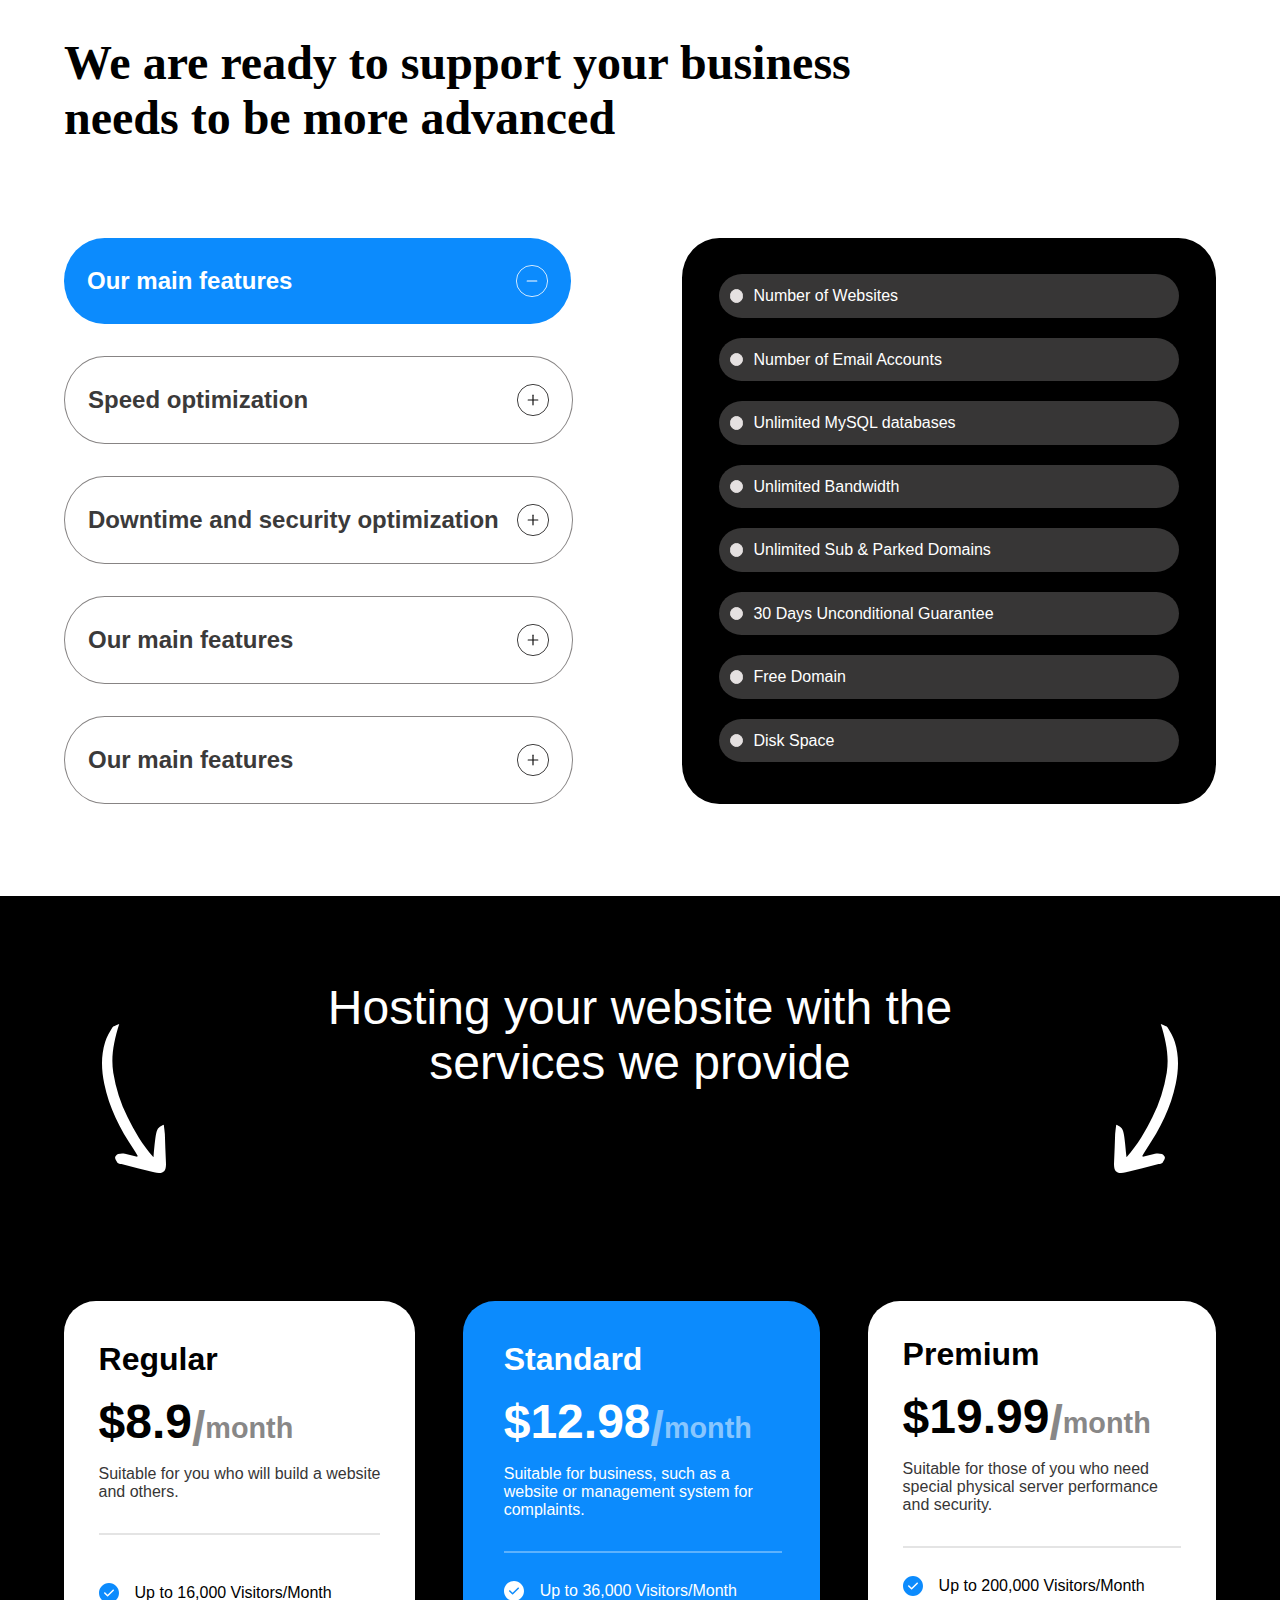
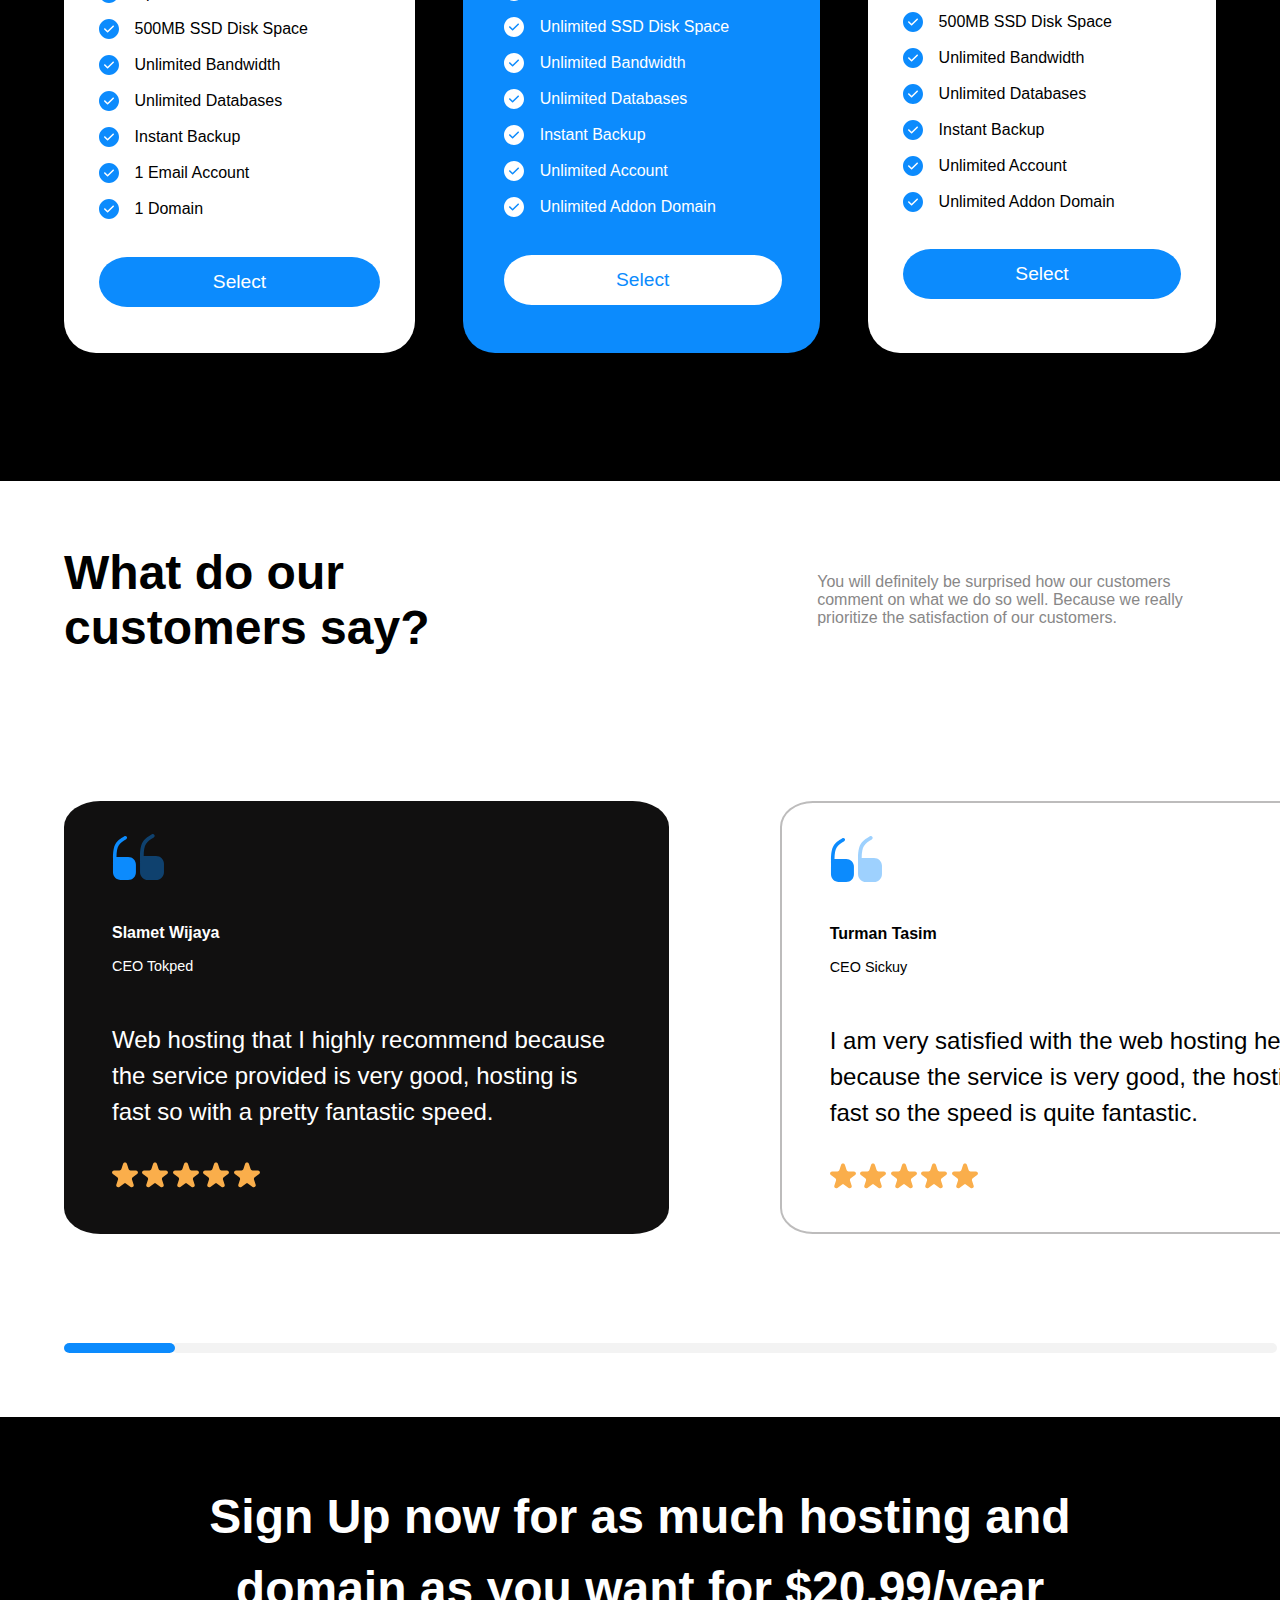
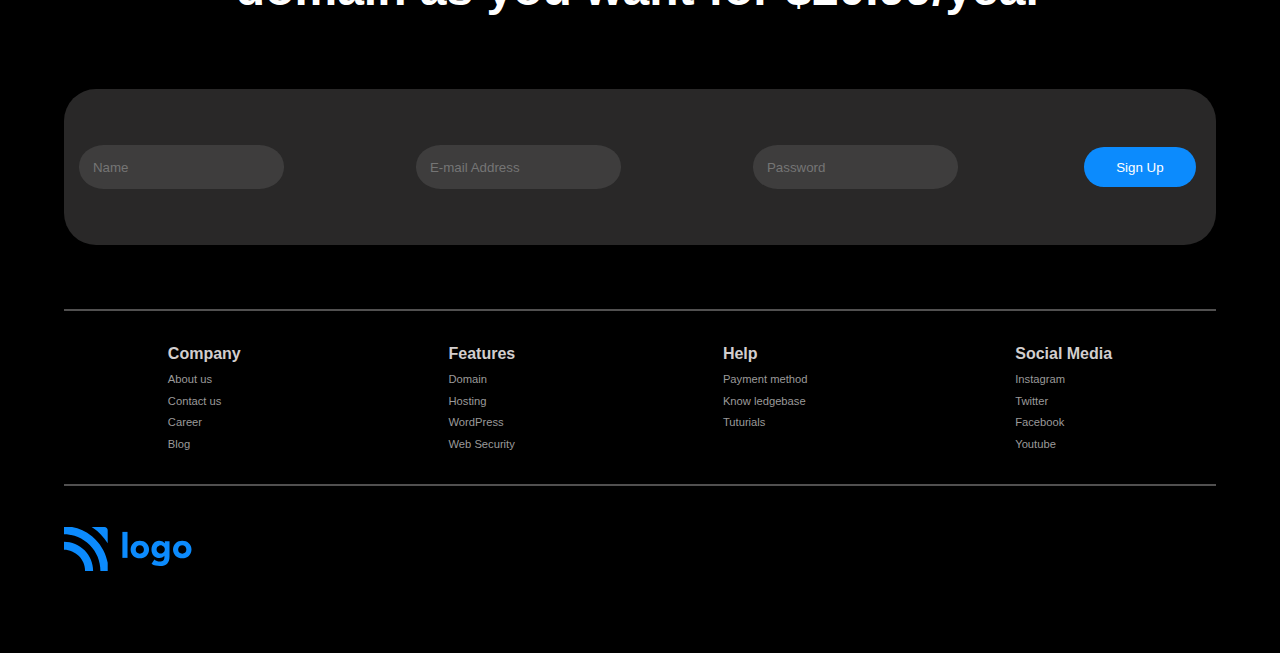
==== commit f5354d17: "Just checking" ====
--- a/Project-2-Hosting-Site/index.html
+++ b/Project-2-Hosting-Site/index.html
@@ -90,6 +90,7 @@
                     <p>We have a response time of less<br>than 150 seconds, available 24<br> hours a day.</p>
                 </div>
             </div>
+            <!-- & ----Features-division -->
             <div class="features-division">
                 <h2 class="heading-2s">
                     We are ready to support your business<br>needs to be more advanced
@@ -244,15 +245,67 @@
                 <div class="left-pill"></div>
                 <div class="right-pill"></div>
             </div>
-
-
-
-
-
-
-
         </section>
-
+        <!-- !Fifth-Page -->
+        <section class="fifth-page">
+            <div class="heading-fifth">
+                <h2>Sign Up now for as much hosting and<br>domain as you want for $20.99/year</h2>
+            </div>
+            <div class="credentials">
+                <form>
+                    <ul class="form-div">
+                        <li class="form-row">
+                            <label for="name"></label>
+                            <input type="text" id="name" name="name" placeholder="Name">
+                        </li>
+                        <li class="form-row">
+                            <label for="email"></label>
+                            <input type="email" id="email" name="email" placeholder="E-mail Address">
+                        </li>
+                        <li class="form-row">
+                            <label for="pass"></label>
+                            <input type="password" id="pass" name="password" placeholder="Password">
+                        </li>
+                        <li class="form-row">
+                            <button class="sign-up-2">Sign Up</button>
+                        </li>
+                    </ul>
+                </form>
+            </div>
+            <div class="links">
+                <div class="links-one">
+                    <h4>Company</h4>
+                    <a href="#">About us</a>
+                    <a href="#">Contact us</a>
+                    <a href="#">Career</a>
+                    <a href="#">Blog</a>
+                </div>
+                <div class="links-two">
+                    <h4>Features</h4>
+                    <a href="#">Domain</a>
+                    <a href="#">Hosting</a>
+                    <a href="#">WordPress</a>
+                    <a href="#">Web Security</a>
+                </div>
+                <div class="links-three">
+                    <h4>Help</h4>
+                    <a href="#">Payment method</a>
+                    <a href="#">Know ledgebase</a>
+                    <a href="#">Tuturials</a>
+                </div>
+                <div class="links-four">
+                    <h4>Social Media</h4>
+                    <a href="#">Instagram</a>
+                    <a href="#">Twitter</a>
+                    <a href="#">Facebook</a>
+                    <a href="#">Youtube</a>
+                </div>
+            </div>
+            <footer class="logofooter">
+                <img src="./assets/Logo.svg" alt="" class="logofooterImg">
+            </footer>
+        </section>
     </section>
+    <!-- END -->
 </body>
 </html>--- a/Project-2-Hosting-Site/style.css
+++ b/Project-2-Hosting-Site/style.css
@@ -1,3 +1,7 @@
+html{
+    font-size: 100%;
+}
+
 *{
     margin: 0;
     padding: 0;
@@ -5,7 +9,7 @@
 
 body{
     max-width: 1280px;
-    margin: auto;
+    margin: 0 auto;
     overflow-x: hidden;
 }
 /* ! Front-page */
@@ -48,7 +52,50 @@
     position: relative;
     right: 3.5rem;
     border-radius: 20%/50%;
-}
+    transition: 0.3s;
+}
+
+.login:hover{
+    cursor: pointer;
+    background-color: #0062b8;
+}
+
+@media (max-width: 768px){
+    .nav-bar{
+    display: flex;
+    flex-direction: column;
+    justify-content: space-between;
+    align-items: center;
+    justify-content: center;
+    gap: 2rem;
+}
+
+    .list{
+    flex-direction: column;
+    align-content: center;
+    justify-content: center;
+    gap: 10%;
+    width: auto;
+    text-align: center;
+    
+}
+
+    .menu{
+        display: flex;
+
+    }
+
+    .button{
+        display: flex;
+        justify-content: center;
+    }
+
+    .login{
+        right: 0;
+        padding: 30% 80%;
+    }
+}
+
 
 /* & Hero-section */
 .hero{
@@ -87,6 +134,12 @@
     font-weight: 700;
     border-radius: 15%/50%;
     margin-right: 1.5rem;
+    transition: 0.3s;
+}
+
+.get:hover{
+    cursor: pointer;
+    background-color: #0062b8;
 }
 
 .try{
@@ -98,13 +151,62 @@
     font-weight: 700;
     border: 1px solid #ffffff;
     border-radius: 15%/50%;
-}
+    transition: 0.3s;
+}
+
+.try:hover{
+    cursor: pointer;
+    background-color: #514f4f;
+}
+
 
 .diaImg{
     width: 80%;
     padding-left: 10%;
 }
 
+@media (max-width: 768px){
+    .hero{
+    display: flex;
+    flex-direction: column;
+    gap: 4rem;
+    margin: 8% 0 0;
+    justify-content: center;
+
+}
+
+    .heading{
+        width: auto;
+        display: flex;
+        flex-direction: column;
+        justify-content: center;
+        align-items: center;
+    }
+
+    .button-2{
+        display: flex;
+        flex-direction: column;
+        gap: 2rem;
+    }
+
+    .get{
+        margin-right: 0;
+        padding: 5% 8%;
+    }
+
+    .heading h1{
+        text-align: center;
+    }
+
+    .heading p{
+    padding: 3% 0 10%;
+    line-height: 1.5;
+    color: #636161;
+    font-weight: 500;
+    text-align: center;
+}
+}
+
 /* !Logo-bar */
 
 
@@ -114,6 +216,16 @@
     justify-content: center;
     gap: 10%;
     padding: 3% 0;
+}
+
+@media (max-width: 768px){
+    .logo-bar{
+        width: 100%;
+    }
+    .logo-bar img{
+        width: 50%;
+        height: 50%;
+    }
 }
 
 /* ! Second-page */
@@ -139,7 +251,6 @@
 }
 
 .boxes{
-    /* border: 2px solid black; */
     display: flex;
     gap: 9.1rem;
     color: #000;
@@ -221,12 +332,11 @@
     color: #514f4f;
 }
 
-/* ----Features-division---- */
+/* & ----Features-division---- */
 
 .features-division{
     margin: 5%;
 }
-
 
 .heading-2s{
     font-size: 3rem;
@@ -295,8 +405,6 @@
     width: 0.7rem;
     border-radius: 50%;
     background-color: #e5e1e1;
-
-    
 }
 
 .attributes img{
@@ -414,6 +522,16 @@
 .p-2{
     font-size: 1rem;
     color: #373636;
+}
+
+@media (max-width: 768px){
+    
+    .subscription-panel{
+        display: flex;
+        flex-direction: column;
+        justify-content: center;
+    }
+    
 }
 
 /* todo----Standard-panelbox---- */
@@ -629,8 +747,6 @@
     padding-top: 2rem;
 }
 
-
-
 .dark-colon, .faded-colon{
     width: 1.5rem;
 }
@@ -680,4 +796,120 @@
     position: relative;
     right: 3px;
     z-index: -1;
-}+}
+
+/* !----Fifth-page---- */
+
+.fifth-page{
+    background-color: #000000;
+    color: #ffffff;
+}
+
+.heading-fifth{
+    font-size: 2rem;
+    text-align: center;
+    padding: 5% 5% 0%;
+    font-family: Arial, Helvetica, sans-serif;
+    line-height: 1.5;
+}
+
+.credentials{
+    border-radius: 2rem;
+    display: flex;
+    flex-direction: row;
+    justify-content: center;
+    margin: 5%;
+    background-color: #292828;
+}
+
+.form-div{
+    list-style-type: none;
+    padding: 5% 0;
+    border-radius: 3px;
+    display: flex;
+    gap: 5rem 10rem;
+    justify-content: space-between;
+    align-items: center;
+    width: 100%;
+}
+
+.form-row{
+    align-self: center;
+}
+
+.form-row input{
+    padding: 8%;
+    background-color: #3E3D3D;
+    border-radius: 12%/50%;
+    border: none;
+    font-family: Arial, Helvetica, sans-serif;
+}
+
+.form-row button{
+    padding: 0.79rem 2rem;
+    white-space:nowrap;
+    position: relative;
+    right: 5%;
+    font-family: Arial, Helvetica, sans-serif;
+    background-color: #0C8BFD;
+    color: #ffffff;
+    border-radius: 18%/50%;
+    border: none;
+    transition: 0.3s;
+}
+
+.form-row button:hover{
+    cursor: pointer;
+    background-color: #0062b8;
+}
+
+.links{
+    background-color: #000000;
+    display: flex;
+    justify-content: space-around;
+    margin: 5% 5% 3%;
+    border-top: 2px solid #515050;
+    border-bottom: 2px solid #515050;
+}
+
+.links div{
+    display: flex;
+    flex-direction: column;
+    padding: 3% 2%;
+    font-family: Arial, Helvetica, sans-serif;
+    gap: 0.6rem;
+}
+
+.links div h4{
+    color: #d2cece;
+    font-size: 1rem;
+
+}
+
+.links div a{
+    font-size: 0.7rem;
+    text-decoration: none;
+    color: #9b9a9a;
+}
+
+.links div a:hover{
+    text-decoration: underline;
+    color: #c4bbbb;;
+}
+
+footer{
+    margin: 0 5% 0;
+    padding-bottom: 6%;
+}
+
+.logofooterImg{
+    width: 8rem;
+    height: 3rem;
+}
+
+.logofooterImg:hover{
+    cursor: pointer;
+}
+
+
+/* !----Finished---- */